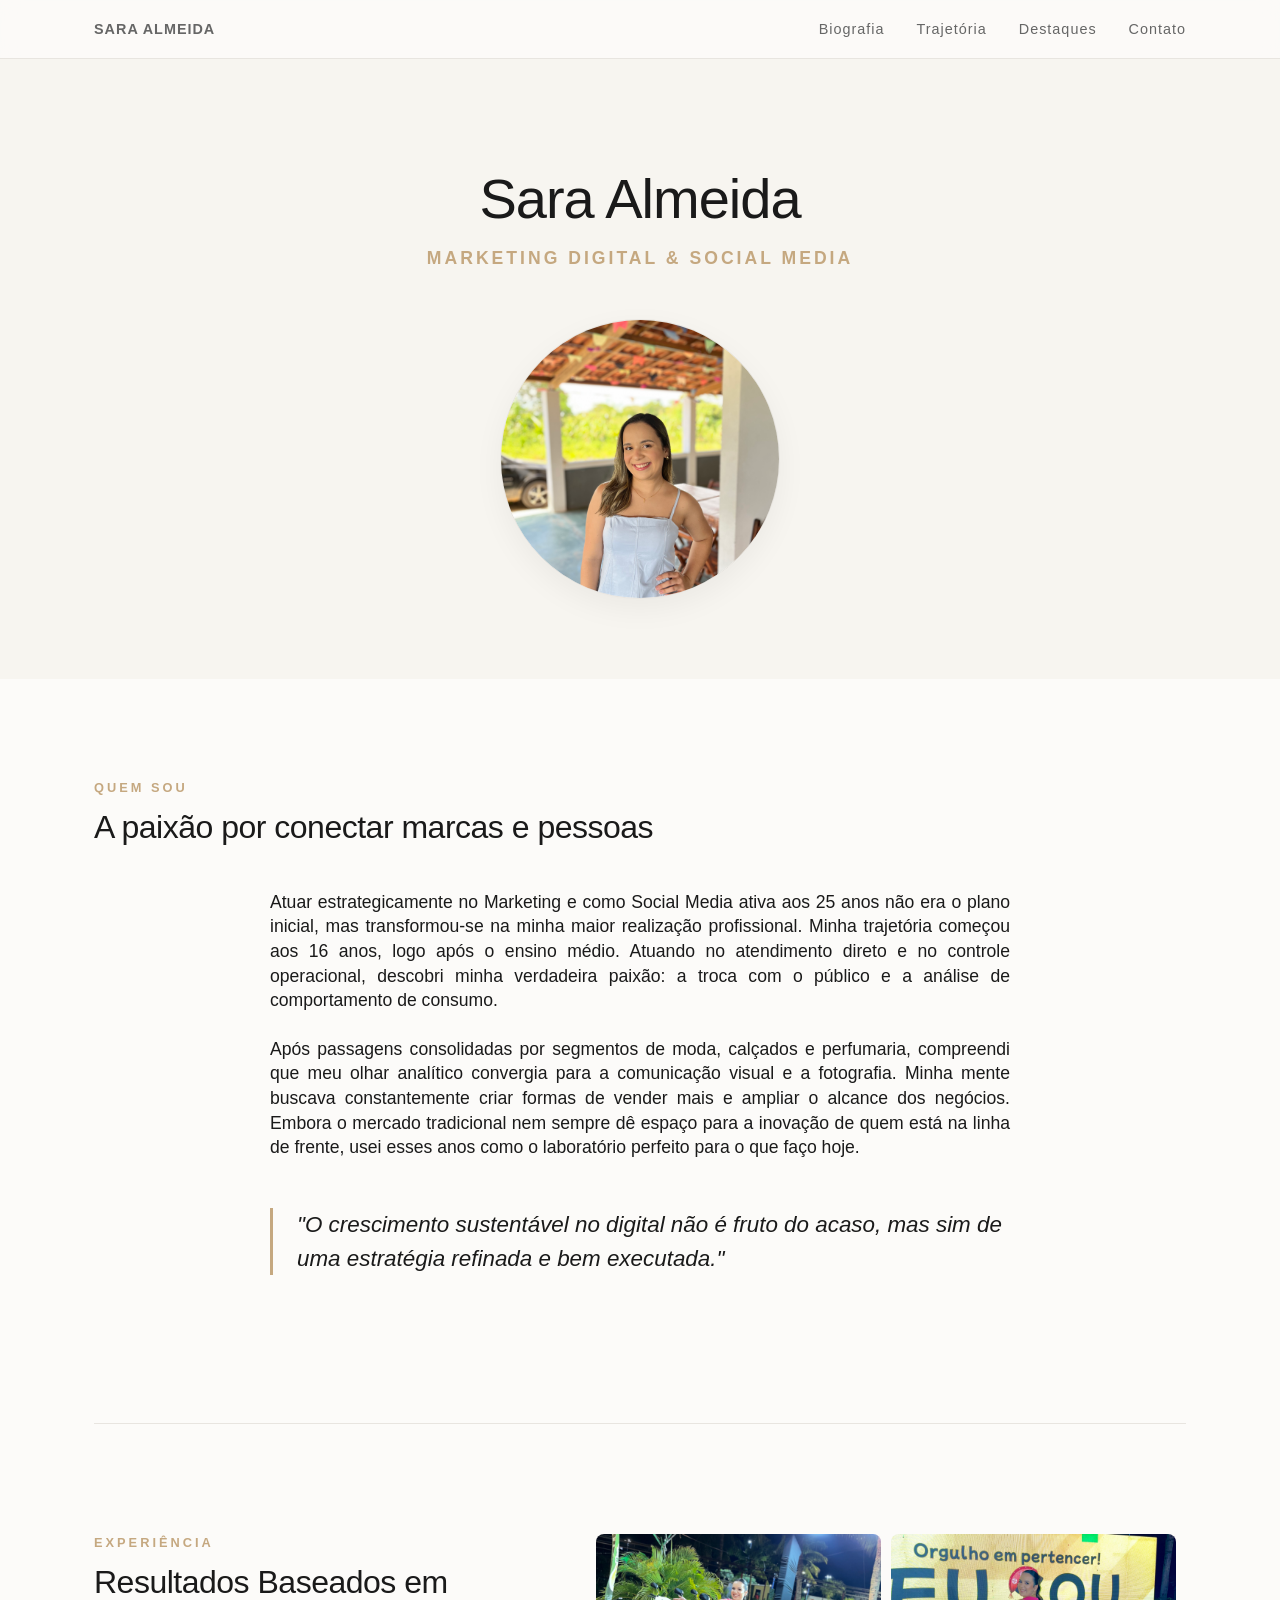
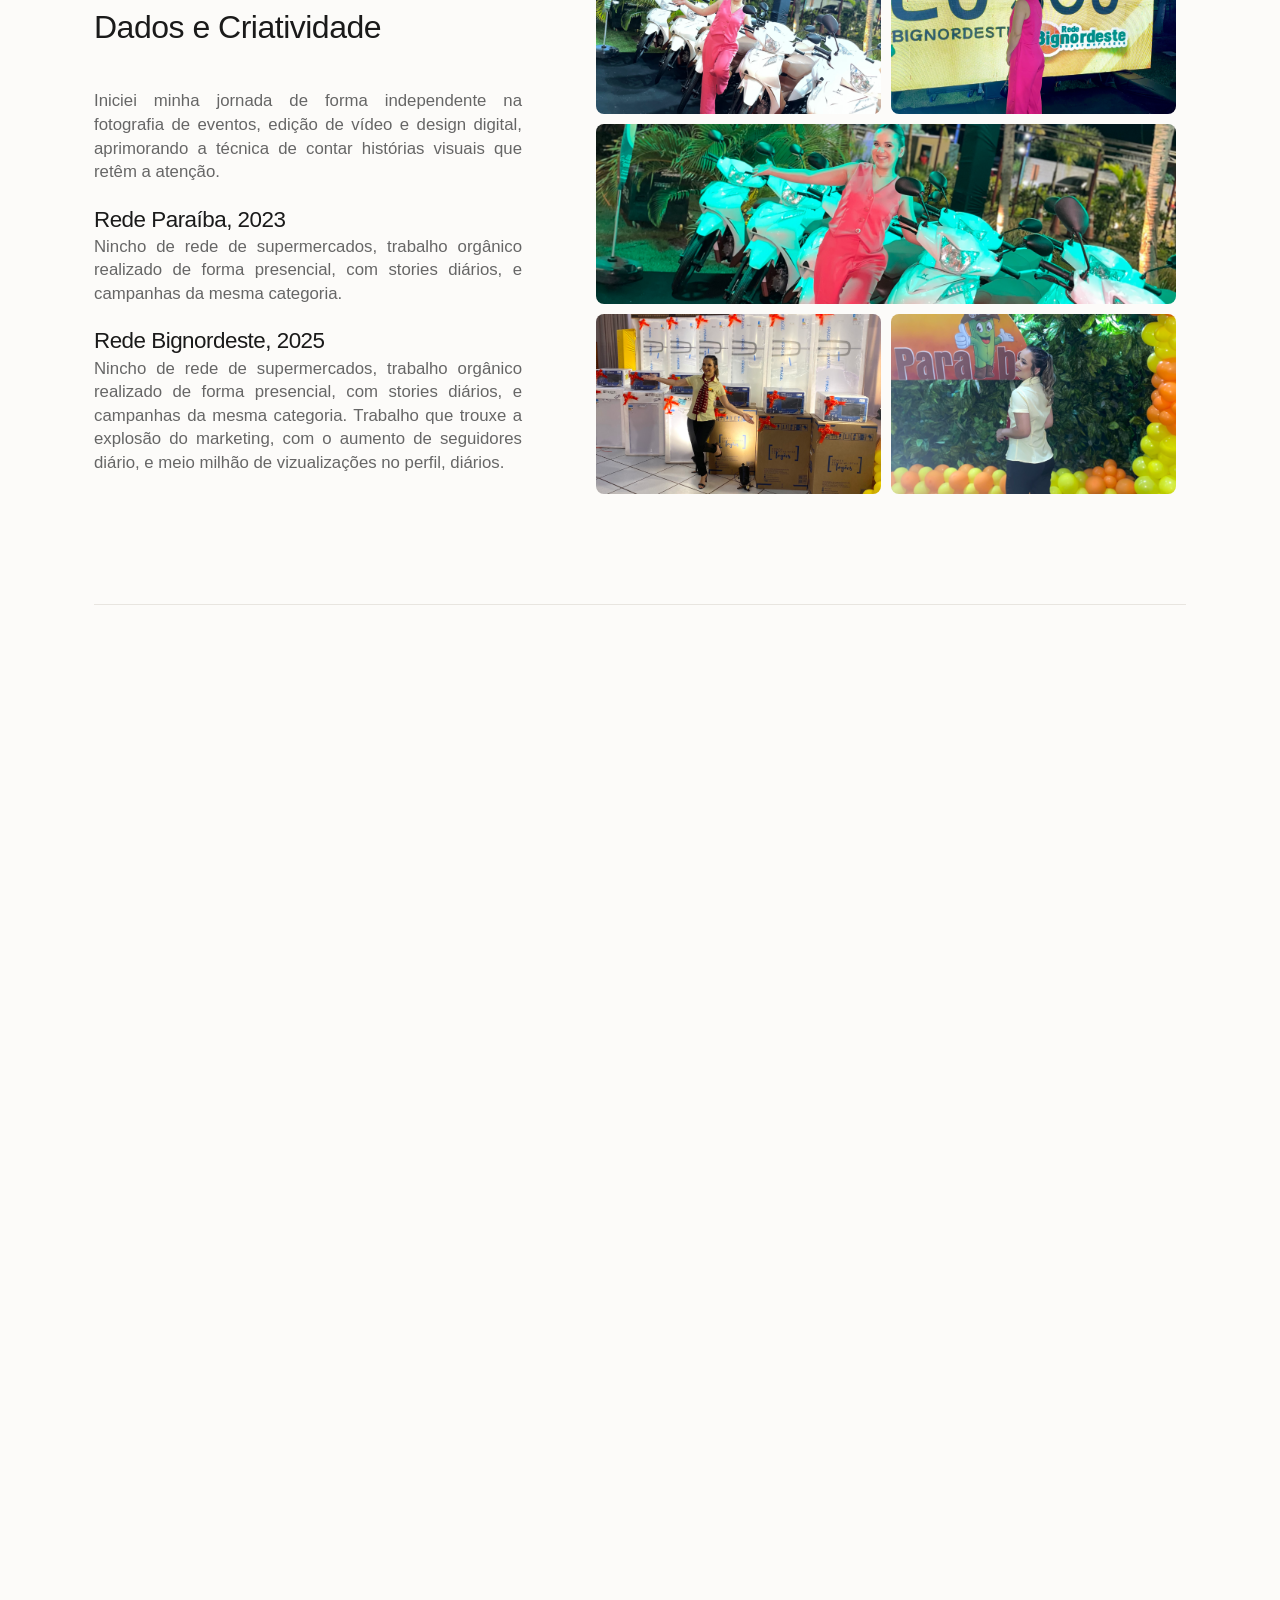
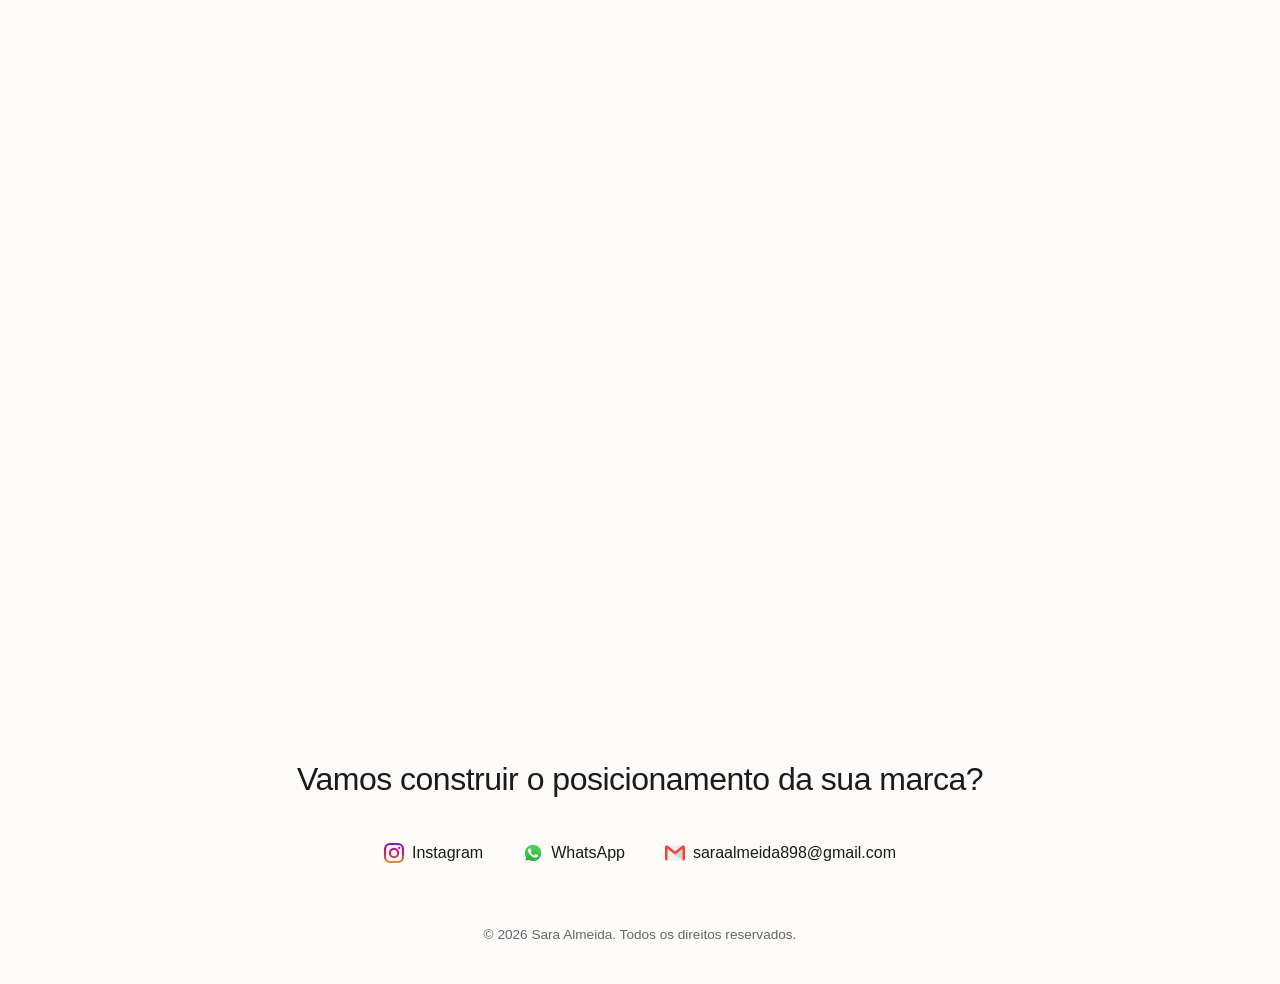
==== index.html @ d8319018 "Aletrando layout" ====
<!DOCTYPE html>
<html lang="pt-BR">
<head>
  <meta charset="UTF-8">
  <meta name="viewport" content="width=device-width, initial-scale=1.0">
  <link rel="stylesheet" href="style2.css">
  <title>Sara de Almeida | Social Media & Marketing Digital</title>
  <link rel="icon" type="image/png" href="imagens/perfil-pagina.png">
  <meta name="google-site-verification" content="_PY7ZLYfQWidTsiC3mEQbxwdr2duUW-QVaF2gKge7Z4" />
  <meta name="description" content="Marketing Digital! Aqui a sua empresa ganha destaque, reposicionamento no mercado e ganhos crescentes!">
</head>
<body>

  <!-- Navbar Minimalista -->
  <nav class="navbar">
    <div class="nav-container">
      <a href=""class="nav-logo">Sara Almeida</a>

    
      
      <ul>
        <li><a href="#biography">Biografia</a></li>
        <li><a href="#work">Trajetória</a></li>
        <li><a href="#portfolio">Destaques</a></li>
        <li><a href="#contact">Contato</a></li>
      </ul>
    </div>
  </nav>

  <!-- Cabeçalho Principal (Apresentação Intimista) -->
  <header class="hero-section">
    <div class="hero-text animate-fade">
      <h1>Sara Almeida</h1>
      <p class="hero-subtitle">Marketing Digital & Social Media</p>
    </div>
    <div class="hero-image-wrapper animate-fade">
      <img src="imagens/perfil2.jpg" alt="Foto de perfil de Sara Almeida" class="profile-pic">
    </div>
  </header>

  <main class="container">
    
    <!-- Seção Biografia -->
    <section class="biography-section" id="biography">
      <div class="section-title">
        <span>Quem Sou</span>
        <h2>A paixão por conectar marcas e pessoas</h2>
      </div>
      <div class="biography-content">
        <p>
          Atuar estrategicamente no Marketing e como Social Media ativa aos 25 anos não era o plano inicial, mas transformou-se na minha maior realização profissional. Minha trajetória começou aos 16 anos, logo após o ensino médio. Atuando no atendimento direto e no controle operacional, descobri minha verdadeira paixão: a troca com o público e a análise de comportamento de consumo.
        </p>
        <p>
          Após passagens consolidadas por segmentos de moda, calçados e perfumaria, compreendi que meu olhar analítico convergia para a comunicação visual e a fotografia. Minha mente buscava constantemente criar formas de vender mais e ampliar o alcance dos negócios. Embora o mercado tradicional nem sempre dê espaço para a inovação de quem está na linha de frente, usei esses anos como o laboratório perfeito para o que faço hoje.
        </p>
        <blockquote class="highlight-quote">
          "O crescimento sustentável no digital não é fruto do acaso, mas sim de uma estratégia refinada e bem executada."
        </blockquote>
      </div>
    </section>

    <!-- Seção Trajetória Profissional -->
    <section class="work-section" id="work">
      <div class="work-grid">
        <div class="work-text">
          <div class="section-title">
            <span>Experiência</span>
            <h2>Resultados Baseados em Dados e Criatividade</h2>
          </div>
          <p>
            Iniciei minha jornada de forma independente na fotografia de eventos, edição de vídeo e design digital, aprimorando a técnica de contar histórias visuais que retêm a atenção. 
          </p>
          <h4>Rede Paraíba, 2023</h4>
          <p> Nincho de rede de supermercados, trabalho orgânico realizado de forma presencial, com stories diários, e campanhas da mesma categoria.</p>
          <h4>Rede Bignordeste, 2025</h4>
          <p>
            Nincho de rede de supermercados, trabalho orgânico realizado de forma presencial, com stories diários, e campanhas da mesma categoria. Trabalho que trouxe a explosão do marketing, com o aumento de seguidores diário, e meio milhão de vizualizações no perfil, diários.
          </p>
        </div>
        <div class="work-images">
          <div class="img-box portrait">
            <img src="imagens/big-nordeste-1.jpg" alt="Retrato profissional" class="img-cover">
          </div>
          <div class="img-box portrait">
            <img src="imagens/big-nordeste-2.jpg" alt="Retrato profissional" class="img-cover">
          </div>
          <div class="img-box square">
            <img src="imagens/big-nordeste-3.jpg" alt="Sara Almeida trabalhando" class="img-cover">
          </div>
          <div class="img-box portrait">
            <img src="imagens/rede-paraiba-3.jpg" alt="Retrato profissional" class="img-cover">
          </div>
          <div class="img-box portrait">
            <img src="imagens/rede-paraiba-4.jpg" alt="Retrato profissional" class="img-cover">
          </div>
        </div>
      </div>
    </section>

    <!-- Seção Carrossel (Portfólio) -->
    <section class="portfolio-section" id="portfolio">
      <div class="section-title center">
        <span>Portfólio</span>
        <h2>Trabalhos em Destaque</h2>
      </div>
      
      <div class="carrousel-container">
        <div class="carrousel-track">
          <div class="slide-group">
            <img src="imagens-serviço/croche-1.PNG" alt="Projeto de Social Media 1">
            <img src="imagens-serviço/croche-2.PNG" alt="Projeto de Social Media 2">
          </div>
          <div class="slide-group">
            <img src="imagens-serviço/IMG_4953.PNG" alt="Identidade Visual 1" >
            <img src="imagens-serviço/IMG_4954.PNG" alt="Identidade Visual 2">
          </div>
          <div class="slide-group">
           <img src="imagens-serviço/IMG_4955.PNG" alt="Identidade Visual 1" >
            <img src="imagens-serviço/canna-2.PNG" alt="Identidade Visual 2">
          </div>
          <div class="slide-group">
            <img src="imagens-serviço/canna-3.1.PNG" alt="Identidade Visual 1">
            <img src="imagens-serviço/sara-1.PNG" alt="Identidade Visual 2">
          </div>
          <div class="slide-group">
            <img src="imagens-serviço/sara-2.PNG" alt="Identidade Visual 1">
            <img src="imagens-serviço/sara-4.PNG" alt="Identidade Visual 2">
          </div>
          <div class="slide-group">
            <img src="imagens-serviço/sara-5.PNG" alt="Identidade Visual 1" >
            <img src="imagens-serviço/sara-6.PNG" alt="Identidade Visual 2">
          </div>
          <div class="slide-group">
            <img src="imagens-serviço/sara-7.PNG" alt="Identidade Visual 1">
          </div>
          <div class="slide-group">
            <img src="imagens-serviço/IMG_4938.PNG" alt="Identidade Visual 1" >
            <img src="imagens-serviço/IMG_4939.PNG" alt="Identidade Visual 2">
          </div>
          <div class="slide-group">
            <img src="imagens-serviço/IMG_4940.PNG" alt="Identidade Visual 1" >
            <img src="imagens-serviço/IMG_4941.PNG" alt="Identidade Visual 2">
          </div>  
          <div class="slide-group">
            <img src="imagens-serviço/IMG_4942.PNG" alt="Identidade Visual 1" >
            <img src="imagens-serviço/IMG_4943.PNG" alt="Identidade Visual 2">
          </div>
          <div class="slide-group">
            <img src="imagens-serviço/IMG_4944.PNG" alt="Identidade Visual 1" >
            <img src="imagens-serviço/IMG_4945.PNG" alt="Identidade Visual 2">
          </div>
           <div class="slide-group">
            <img src="imagens-serviço/IMG_4946.PNG" alt="Identidade Visual 1" >
            <img src="imagens-serviço/IMG_4947.PNG" alt="Identidade Visual 2">
          </div>
           <div class="slide-group">
            <img src="imagens-serviço/IMG_4950.PNG" alt="Identidade Visual 2">
          </div>
          <div class="slide-group video-slide">
            <video src="imagens-serviço/video-1.mp4" controls></video>
          </div>
          <div class="slide-group video-slide">
            <video src="imagens-serviço/video-2.mp4" controls></video>
          </div>
          <div class="slide-group video-slide">
            <video src="imagens-serviço/IMG_4960.MP4" controls></video>
          </div>
          <div class="slide-group video-slide">
            <video src="imagens-serviço/IMG_4959.MP4" controls></video>
          </div>
          <div class="slide-group video-slide">
            <video src="imagens-serviço/IMG_4958.MP4" controls></video>
          </div>
          <div class="slide-group video-slide">
            <video src="imagens-serviço/IMG_4957.MP4" controls></video>
          </div>
          
         
        </div>
        <button class="btn-nav btn-left" aria-label="Slide anterior">&#10229;</button>
        <button class="btn-nav btn-right" aria-label="Próximo slide">&#10230;</button>
      </div>
    </section>

    <!-- Seção Gráfico e Estratégia -->
    <section class="strategy-section animated fade">
      <div class="strategy-intro">
        <div class="section-title center">
          <span>Metodologia</span>
          <h2>Visão Macroscópica do Digital</h2>
        </div>
        <p>
          Cada peça de design, linha de roteiro ou edição final segue uma metodologia triangular de crescimento orgânico focado em posicionamento premium.
        </p>
      </div>
      <div class="chart-wrapper">
        <canvas id="graficoProfissional" width="800" height="400"></canvas>
      </div>
    </section>

    <!-- Rodapé de Contato -->
    <footer class="contact-footer" id="contact">
      <h3>Vamos construir o posicionamento da sua marca?</h3>
      <div class="contact-links">
        <a href="https://www.instagram.com/saradealmeidaa/" target="_blank" rel="noopener">
          <img src="imagens/instagram.png" alt=""> Instagram
        </a>
        <a href="https://wa.me/558381590351" target="_blank" rel="noopener">
          <img src="imagens/whatsapp.png" alt=""> WhatsApp
        </a>
        <a href="mailto:saraalmeida878@gmail.com">
          <img src="imagens/gmail.png" alt=""> saraalmeida898@gmail.com
        </a>
      </div>
      <p class="copyright">&copy; 2026 Sara Almeida. Todos os direitos reservados.</p>
    </footer>

  </main>

  <script src="script2.js"></script>
</body>
</html>
---- style2.css ----
/* --- CONFIGURAÇÕES GERAIS --- */
:root {
  --bg-color: #fcfbf9;       /* Off-white perolado, traz aspecto editorial limpo */
  --text-main: #1a1a1a;      /* Grafite escuro para leitura confortável */
  --text-muted: #666666;     /* Cinza médio para subtítulos e apoios */
  --accent: #c5a880;         /* Dourado champanhe fosco para detalhes */
  --card-bg: #ffffff;        /* Branco puro para blocos destacados */
  --border-color: #e8e5e0;   /* Divisórias suaves */
  --font-serif: 'Playfair Display', Georgia, serif;
  --font-sans: 'Inter', -apple-system, BlinkMacSystemFont, Arial, sans-serif;
}

* {
  margin: 0;
  padding: 0;
  box-sizing: border-box;
}

html {
  scroll-behavior: smooth;
}

body {
  background-color: var(--bg-color);
  color: var(--text-main);
  font-family: var(--font-sans);
  line-height: 1.4;
  -webkit-font-smoothing: antialiased;
}

.container {
  max-width: 1140px;
  margin: 0 auto;
  padding: 0 24px;
}

/* --- NAVBAR EDITORIAL --- */
.navbar {
  position: fixed;
  top: 0;
  width: 100%;
  background-color: rgba(252, 251, 249, 0.9);
  backdrop-filter: blur(10px);
  -webkit-backdrop-filter: blur(10px);
  border-bottom: 1px solid var(--border-color);
  z-index: 1000;
  transition: all 0.3s ease;
}

.nav-container {
  max-width: 1140px;
  margin: 0 auto;
  padding: 18px 24px;
  display: flex;
  justify-content: space-between;
  align-items: center;
}

.nav-logo {
  font-family: var(--font-sans);
  font-weight: 700;
  font-size: 1.1rem;
  letter-spacing: 2px;
  text-transform: uppercase;
  color: var(--text-main);
  text-decoration: none;
}

.navbar ul {
  display: flex;
  list-style: none;
  gap: 32px;
}

.navbar a {
  font-size: 0.9rem;
  color: var(--text-muted);
  text-decoration: none;
  letter-spacing: 1px;
  transition: color 0.3s ease;
}

.navbar a:hover {
  color: var(--text-main);
}

/* --- HERO SECTION (APRESENTAÇÃO) --- */
.hero-section {
  padding: 160px 24px 80px 24px;
  display: flex;
  flex-direction: column;
  align-items: center;
  text-align: center;
  background-color: #f7f5f0;
}

.hero-text h1 {
  font-size: 3.5rem;
  font-weight: 400;
  letter-spacing: -1px;
  margin-bottom: 8px;
  color: var(--text-main);
}

.hero-subtitle {
  font-size: 1.1rem;
  color: var(--accent);
  text-transform: uppercase;
  letter-spacing: 3px;
  margin-bottom: 48px;
  font-weight: 600;
}

/* Ajuste preciso da imagem principal */
.hero-image-wrapper {
  width: 280px;
  height: 280px;
  border-radius: 50%;
  overflow: hidden;
  border: 1px solid var(--border-color);
  box-shadow: 0 10px 30px rgba(0, 0, 0, 0.05);
}

.profile-pic {
  width: 100%;
  height: 100%;
  object-fit: cover;
  
  object-position: center ; /* Foca o enquadramento no terço superior da foto */
}

/* --- TÍTULOS DE SEÇÃO PADRONIZADOS --- */
.section-title {
  margin-bottom: 40px;
}

.section-title.center {
  text-align: center;
}

.section-title span {
  font-size: 0.8rem;
  text-transform: uppercase;
  letter-spacing: 3px;
  color: var(--accent);
  display: block;
  margin-bottom: 8px;
  font-weight: 700;
}

.section-title h2 {
  font-size: 2rem;
  font-weight: 500;
  letter-spacing: -0.5px;
}

.work-text h4{
  font-size: 1.4rem;
  font-weight: 500;
  letter-spacing: -0.5px;

}

/* --- SEÇÃO BIOGRAFIA --- */
.biography-section {
  padding: 100px 0;
  border-bottom: 1px solid var(--border-color);
}

.biography-content {
  max-width: 740px;
  margin: 0 auto;
}

.biography-content p {
  font-size: 1.1rem;
  color: var(--text-main);
  margin-bottom: 24px;
  text-align: justify;
}

.highlight-quote {
  font-size: 1.4rem;
  font-style: italic;
  color: var(--text-main);
  border-left: 3px solid var(--accent);
  padding-left: 24px;
  margin: 48px 0;
  line-height: 1.5;
}

/* --- SEÇÃO TRAJETÓRIA (GRID) --- */
.work-section {
  padding: 100px 0;
  border-bottom: 1px solid var(--border-color);
}

.work-grid {
  display: grid;
  grid-template-columns: 1fr 1fr;
  gap: 64px;
  align-items: center;
}

.work-text p {
  font-size: 1.05rem;
  color: var(--text-muted);
  margin-bottom: 20px;
  text-align: justify;
}

.work-text strong {
  color: var(--text-main);
}

/* Container principal do mosaico */
.work-images {
  max-width: 100%;
  width: 600px;
  display: grid;
  /* Cria uma grade de 4 colunas com tamanhos iguais */
  grid-template-columns: repeat(2, 4fr);
  /* Define uma altura base para as linhas do grid */
  grid-auto-rows: 85px;
  /* Espaçamento entre as fotos */
  gap: 10px; 
  padding: 10px;
  
}

/* Configuração geral de cada caixa de imagem */
.img-box {
  position: relative;
  overflow: hidden;
  border-radius: 8px; /* Cantos levemente arredondados para um visual moderno */
}

/* Comportamento da imagem dentro da caixa (Efeito Cover) */
.img-cover {
  width: 100%;
  height: 100%;
  object-fit: cover; /* Faz a imagem preencher a caixa sem distorcer */
  object-position: center;
  transition: transform 0.3s ease; /* Transição suave para um efeito de zoom */
}

/* Efeito de zoom ao passar o mouse */
.img-box:hover .img-cover {
  transform: scale(1.05);
}

/* --- REGRAS DO MOSAICO (Como cada formato se comporta) --- */

/* Imagens verticais (portrait) vão ocupar 2 linhas de altura */
.img-box.portrait {
  grid-row: span 2;
}

/* Imagens quadradas (square) vão ocupar 2 colunas de largura */
.img-box.square {
  grid-column: span 2;
  grid-row: span 2; /* Se quiser que ela fique gigante, pode ocupar 2x2 */
}

/* --- PORTFÓLIO & CARROSSEL --- */
.portfolio-section {
  padding: 100px 0;
  border-bottom: 1px solid var(--border-color);
}

.carrousel-container {
  position: relative;
  max-width: 850px;
  margin: 0 auto;
  overflow: hidden;
  border-radius: 12px;
}

.carrousel-track {
  display: flex;
  transition: transform 0.6s cubic-bezier(0.25, 1, 0.5, 1);
}

.slide-group {
  min-width: 100%;
  display: flex;
  gap: 20px;
  justify-content: center;
  padding: 10px;
}

.slide-group img {
  width: calc(50% - 10px);
  height: 450px;
  object-fit: cover;
  border-radius: 6px;
  box-shadow: 0 4px 20px rgba(0,0,0,0.05);
}

.slide-group video {
  width: 100%;
  max-width: 600px;
  height: 450px;
  object-fit: cover;
  border-radius: 6px;
  background-color: #000;
}

.btn-nav {
  position: absolute;
  top: 50%;
  transform: translateY(-50%);
  background-color: rgba(255, 255, 255, 0.9);
  border: 1px solid var(--border-color);
  color: var(--text-main);
  width: 48px;
  height: 48px;
  border-radius: 50%;
  font-size: 1.2rem;
  cursor: pointer;
  display: flex;
  align-items: center;
  justify-content: center;
  transition: all 0.3s ease;
  box-shadow: 0 4px 12px rgba(0,0,0,0.05);
}

.btn-nav:hover {
  background-color: var(--text-main);
  color: #fff;
}

.btn-left { left: 16px; }
.btn-right { right: 16px; }

/* --- SEÇÃO GRÁFICO --- */
.strategy-section {
  padding: 100px 0;
  border-bottom: 1px solid var(--border-color);
}

.strategy-intro {
  max-width: 600px;
  margin: 0 auto 48px auto;
  text-align: center;
}

.strategy-intro p {
  color: var(--text-muted);
}

.chart-wrapper {
  background: var(--card-bg);
  border: 1px solid var(--border-color);
  border-radius: 16px;
  padding: 32px;
  box-shadow: 0 10px 40px rgba(0,0,0,0.02);
  display: flex;
  justify-content: center;
  align-items: center;
  width: 100%;
  overflow-x: auto; /* Garante que não quebre em telas menores */
}

#graficoProfissional {
  max-width: 100%;
  height: auto;
  display: block;
}

/* --- FOOTER DE CONTATO --- */
.contact-footer {
  padding: 100px 0 40px 0;
  text-align: center;
}

.contact-footer h3 {
  font-size: 2rem;
  font-weight: 400;
  margin-bottom: 40px;
  letter-spacing: -0.5px;
}

.contact-links {
  display: flex;
  justify-content: center;
  gap: 40px;
  margin-bottom: 60px;
}

.contact-links a {
  display: flex;
  align-items: center;
  gap: 8px;
  text-decoration: none;
  color: var(--text-main);
  font-weight: 500;
  font-size: 1rem;
  transition: transform 0.2s ease, color 0.2s ease;
}

.contact-links a:hover {
  transform: translateY(-2px);
  color: var(--accent);
}

.contact-links img {
  width: 20px;
  height: 20px;
  object-fit: contain;
}

.copyright {
  font-size: 0.85rem;
  color: var(--text-muted);
}

#itens{
  display: none;
  outline: none;
  accent-color: #ff5722;
}

/* --- ANIMAÇÃO DE ROLAGEM SUAVE --- */
section, .animate-fade {
  opacity: 0;
  transform: translateY(20px);
  transition: opacity 0.8s ease, transform 0.8s ease;
}

section.visible, .animate-fade.visible {
  opacity: 1;
  transform: translateY(0);
}

@media (max-width: 960px) {
  .hero-text h1 { font-size: 2.8rem; }
  .work-grid { grid-template-columns: 1fr; gap: 40px; }
  
  /* Garante que o container de imagens alinhe as duas fotos lado a lado em tablets */
  .work-images { 
    display: flex; 
    justify-content: center; 
    align-items: flex-end;
    gap: 16px;
  }
  .img-box.square { margin-top: 0; object-position: center 0%; }
}

@media (max-width: 640px) {
  .navbar ul { display: none; }
  .hero-text h1 { font-size: 2.2rem; }
  .contact-links { flex-direction: column; align-items: center; gap: 20px; }
  .slide-group { flex-direction: column; }
  .slide-group img { width: 70%; height: 420px; object-fit:cover; margin: 0 auto;  }
  #itens{display: flex; font-family: 'Inter', -apple-system, BlinkMacSystemFont, Arial, sans-serif;
    border-radius: 0%;
    outline: none;
    color: black;
    accent-color: #ff5722;
  }
  #itens ::selection {
  background-color: #ff5722; /* Cor do fundo da seleção */
  color: white;              /* Cor do texto selecionado */
  }
  .work-section {
    padding: 50px 0;
    /* Removido o 'align-items' e 'margin' desnecessários daqui */
  }

  /* ADICIONADO: Mantém as DUAS fotos visíveis no celular sem estourar a tela */
  .work-images {
    display: flex;
    flex-direction: row; /* Mantém lado a lado */
    justify-content: center;
    gap: 12px;
    width: 100%;
    padding: 0; /* Removido padding que empurrava para os lados */
  }

  /* CORRIGIDO: Agora as fotos usam porcentagem para se adaptarem a qualquer tela de celular */
  .img-box.square { 
    width: 48%;          /* Ocupa quase metade da tela disponível */
    max-width: 160px;    /* Não deixa a foto crescer demais em telas ligeiramente maiores */
    height: 240px;       /* Reduzido a altura para ficar proporcional à nova largura */
    object-position: center 0%;
  }

  .img-box.portrait { 
    width: 48%;          /* Ocupa a outra metade */
    max-width: 160px;
    height: 240px;       /* Mantém a mesma altura para simetria */
  }

  .work-text p {  
    width: 100%;         /* Melhor usar 100% já que o container já tem padding */
  }
  #graficoProfissional{width: 100%; height: 200px; object-fit: cover;}
  
  
}
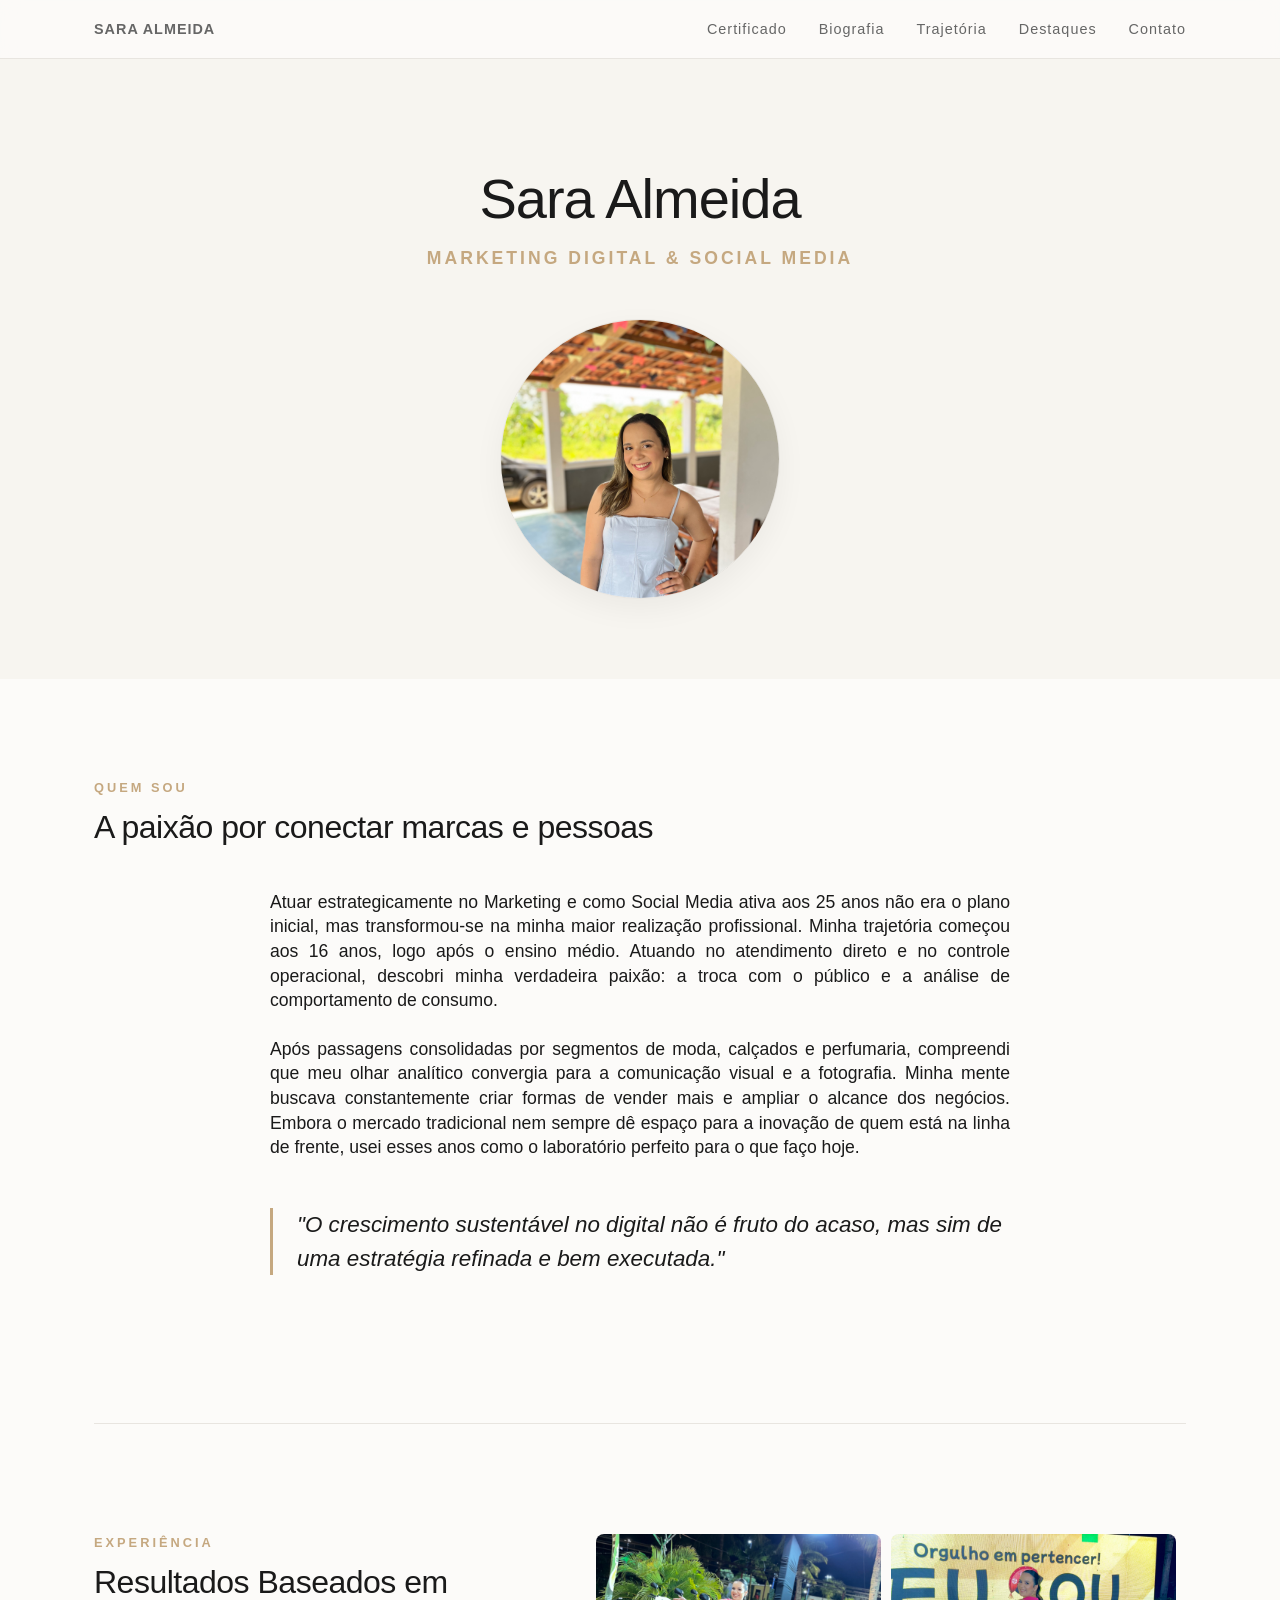
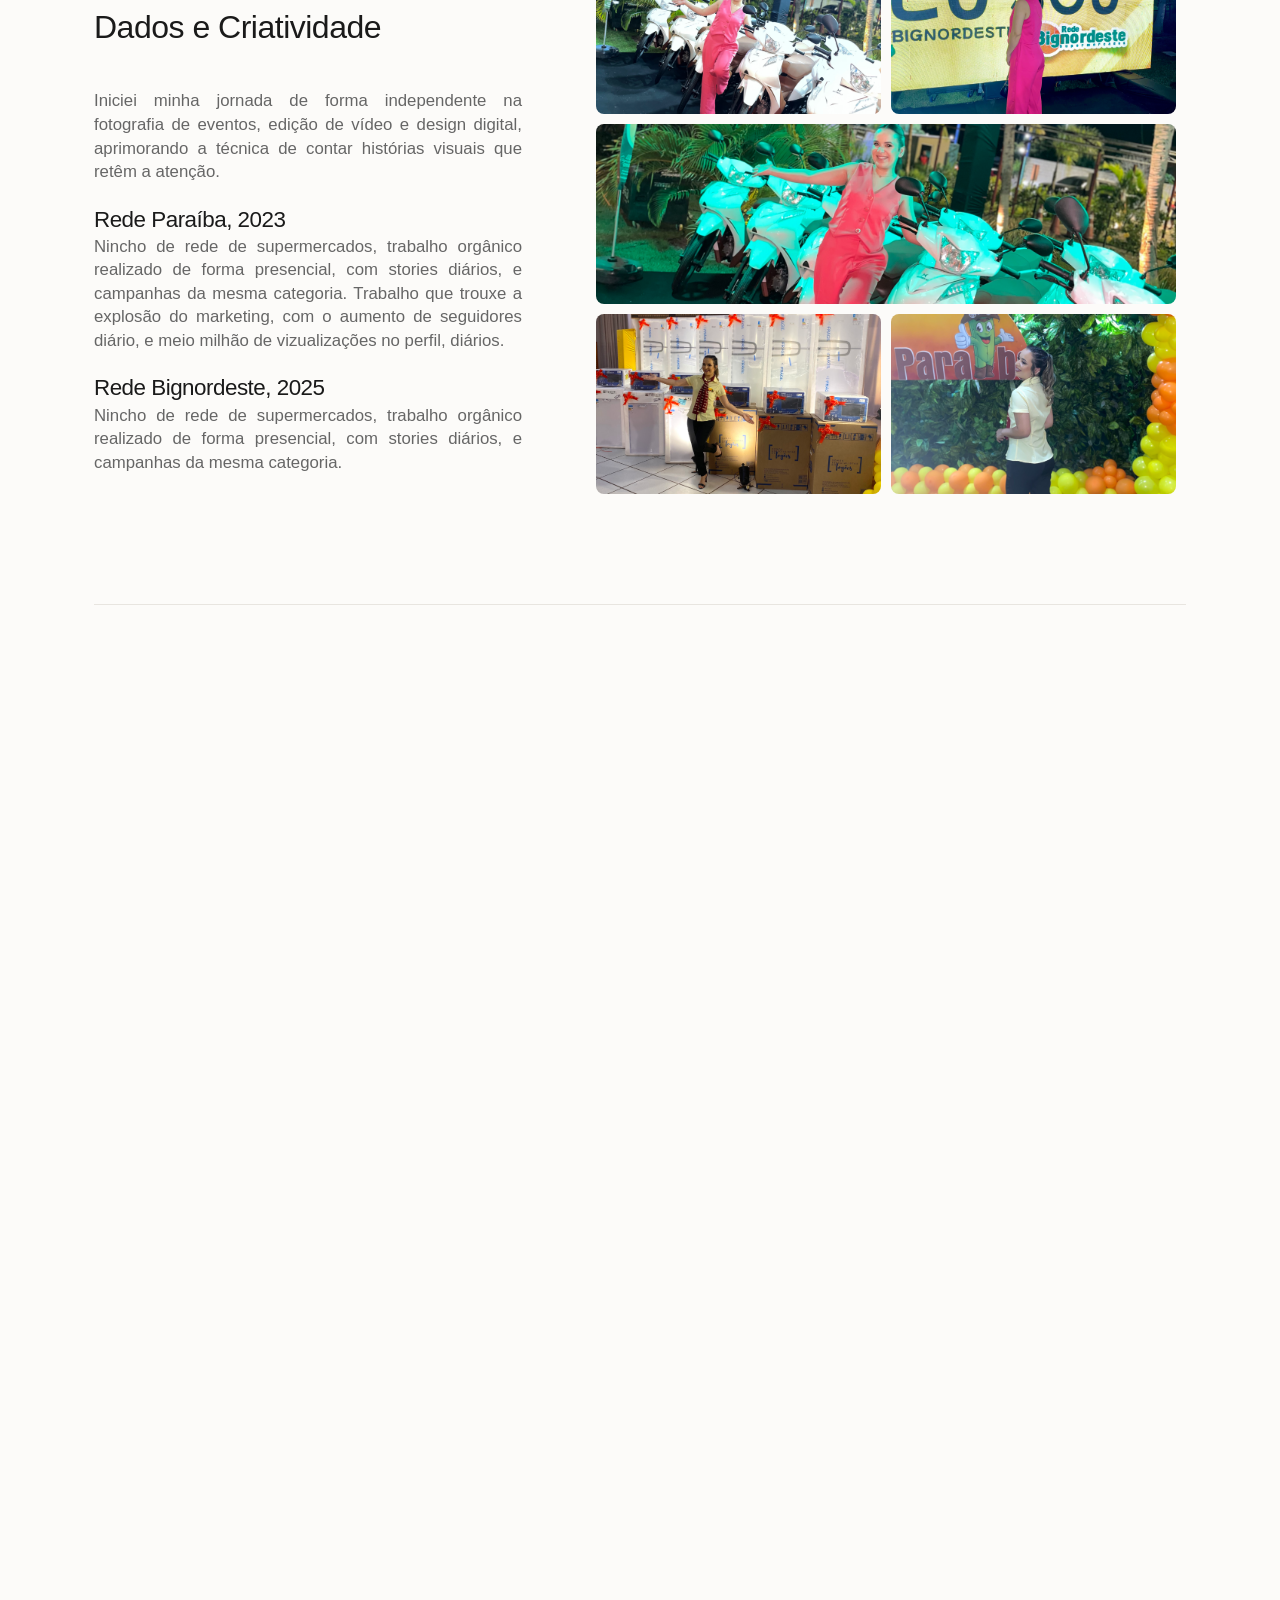
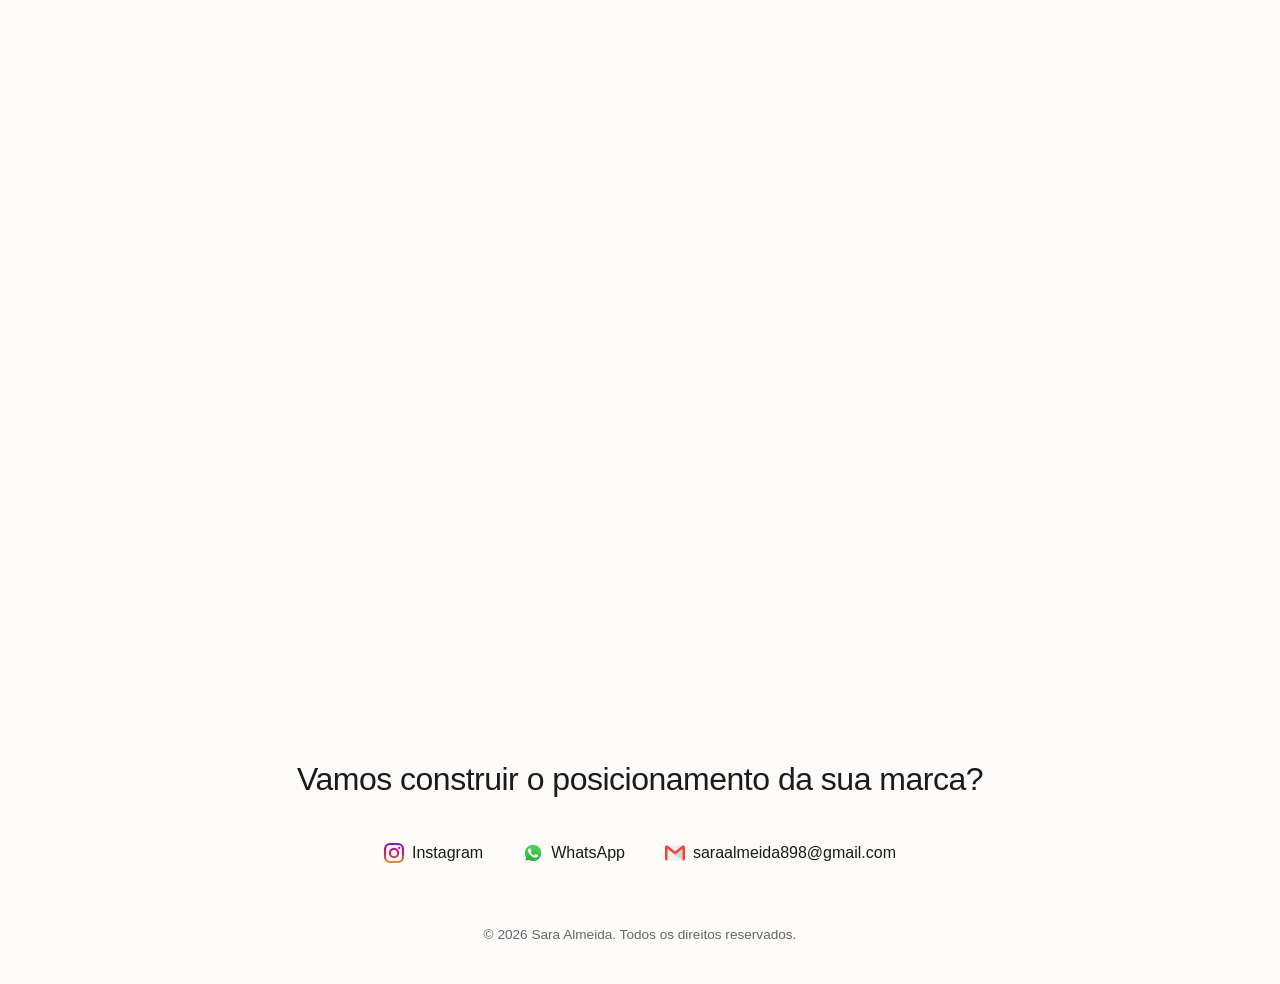
==== commit ef27fab7: "Ajuste paragrafo e adicionando campo de certificado" ====
--- a/index.html
+++ b/index.html
@@ -1,222 +1,351 @@
-<!DOCTYPE html>
+<!doctype html>
 <html lang="pt-BR">
-<head>
-  <meta charset="UTF-8">
-  <meta name="viewport" content="width=device-width, initial-scale=1.0">
-  <link rel="stylesheet" href="style2.css">
-  <title>Sara de Almeida | Social Media & Marketing Digital</title>
-  <link rel="icon" type="image/png" href="imagens/perfil-pagina.png">
-  <meta name="google-site-verification" content="_PY7ZLYfQWidTsiC3mEQbxwdr2duUW-QVaF2gKge7Z4" />
-  <meta name="description" content="Marketing Digital! Aqui a sua empresa ganha destaque, reposicionamento no mercado e ganhos crescentes!">
-</head>
-<body>
-
-  <!-- Navbar Minimalista -->
-  <nav class="navbar">
-    <div class="nav-container">
-      <a href=""class="nav-logo">Sara Almeida</a>
-
-    
-      
-      <ul>
-        <li><a href="#biography">Biografia</a></li>
-        <li><a href="#work">Trajetória</a></li>
-        <li><a href="#portfolio">Destaques</a></li>
-        <li><a href="#contact">Contato</a></li>
-      </ul>
-    </div>
-  </nav>
-
-  <!-- Cabeçalho Principal (Apresentação Intimista) -->
-  <header class="hero-section">
-    <div class="hero-text animate-fade">
-      <h1>Sara Almeida</h1>
-      <p class="hero-subtitle">Marketing Digital & Social Media</p>
-    </div>
-    <div class="hero-image-wrapper animate-fade">
-      <img src="imagens/perfil2.jpg" alt="Foto de perfil de Sara Almeida" class="profile-pic">
-    </div>
-  </header>
-
-  <main class="container">
-    
-    <!-- Seção Biografia -->
-    <section class="biography-section" id="biography">
-      <div class="section-title">
-        <span>Quem Sou</span>
-        <h2>A paixão por conectar marcas e pessoas</h2>
+  <head>
+    <meta charset="UTF-8" />
+    <meta name="viewport" content="width=device-width, initial-scale=1.0" />
+    <link rel="stylesheet" href="style2.css" />
+    <title>Sara de Almeida | Social Media & Marketing Digital</title>
+    <link rel="icon" type="image/png" href="imagens/perfil-pagina.png" />
+    <meta
+      name="google-site-verification"
+      content="_PY7ZLYfQWidTsiC3mEQbxwdr2duUW-QVaF2gKge7Z4"
+    />
+    <meta
+      name="description"
+      content="Marketing Digital! Aqui a sua empresa ganha destaque, reposicionamento no mercado e ganhos crescentes!"
+    />
+  </head>
+  <body>
+    <!-- Navbar Minimalista -->
+    <nav class="navbar">
+      <div class="nav-container">
+        <a href="" class="nav-logo">Sara Almeida</a>
+        <select name="navegacao" id="idnavegacao" onchange="navegar(this)">
+          <option value="">Selecione uma opção...</option>
+          <!-- Removemos o "href" que não existe aqui, deixamos apenas o value -->
+          <option value="./CERTIFICADO - Sara de Almeida Oliveira.pdf">
+            Certificado
+          </option>
+          <option value="#biography">Biografia</option>
+          <option value="#work">Trajetória</option>
+          <option value="#portfolio">Destaques</option>
+          <option value="#contact">Contato</option>
+        </select>
+
+        <ul>
+          <li>
+            <a
+              href="./CERTIFICADO - Sara de Almeida Oliveira.pdf"
+              target="_blank"
+              >Certificado</a
+            >
+          </li>
+          <li><a href="#biography">Biografia</a></li>
+          <li><a href="#work">Trajetória</a></li>
+          <li><a href="#portfolio">Destaques</a></li>
+          <li><a href="#contact">Contato</a></li>
+        </ul>
       </div>
-      <div class="biography-content">
-        <p>
-          Atuar estrategicamente no Marketing e como Social Media ativa aos 25 anos não era o plano inicial, mas transformou-se na minha maior realização profissional. Minha trajetória começou aos 16 anos, logo após o ensino médio. Atuando no atendimento direto e no controle operacional, descobri minha verdadeira paixão: a troca com o público e a análise de comportamento de consumo.
-        </p>
-        <p>
-          Após passagens consolidadas por segmentos de moda, calçados e perfumaria, compreendi que meu olhar analítico convergia para a comunicação visual e a fotografia. Minha mente buscava constantemente criar formas de vender mais e ampliar o alcance dos negócios. Embora o mercado tradicional nem sempre dê espaço para a inovação de quem está na linha de frente, usei esses anos como o laboratório perfeito para o que faço hoje.
-        </p>
-        <blockquote class="highlight-quote">
-          "O crescimento sustentável no digital não é fruto do acaso, mas sim de uma estratégia refinada e bem executada."
-        </blockquote>
+    </nav>
+
+    <!-- Cabeçalho Principal (Apresentação Intimista) -->
+    <header class="hero-section">
+      <div class="hero-text animate-fade">
+        <h1>Sara Almeida</h1>
+        <p class="hero-subtitle">Marketing Digital & Social Media</p>
       </div>
-    </section>
-
-    <!-- Seção Trajetória Profissional -->
-    <section class="work-section" id="work">
-      <div class="work-grid">
-        <div class="work-text">
-          <div class="section-title">
-            <span>Experiência</span>
-            <h2>Resultados Baseados em Dados e Criatividade</h2>
+      <div class="hero-image-wrapper animate-fade">
+        <img
+          src="imagens/perfil2.jpg"
+          alt="Foto de perfil de Sara Almeida"
+          class="profile-pic"
+        />
+      </div>
+    </header>
+
+    <main class="container">
+      <!-- Seção Biografia -->
+      <section class="biography-section" id="biography">
+        <div class="section-title">
+          <span>Quem Sou</span>
+          <h2>A paixão por conectar marcas e pessoas</h2>
+        </div>
+        <div class="biography-content">
+          <p>
+            Atuar estrategicamente no Marketing e como Social Media ativa aos 25
+            anos não era o plano inicial, mas transformou-se na minha maior
+            realização profissional. Minha trajetória começou aos 16 anos, logo
+            após o ensino médio. Atuando no atendimento direto e no controle
+            operacional, descobri minha verdadeira paixão: a troca com o público
+            e a análise de comportamento de consumo.
+          </p>
+          <p>
+            Após passagens consolidadas por segmentos de moda, calçados e
+            perfumaria, compreendi que meu olhar analítico convergia para a
+            comunicação visual e a fotografia. Minha mente buscava
+            constantemente criar formas de vender mais e ampliar o alcance dos
+            negócios. Embora o mercado tradicional nem sempre dê espaço para a
+            inovação de quem está na linha de frente, usei esses anos como o
+            laboratório perfeito para o que faço hoje.
+          </p>
+          <blockquote class="highlight-quote">
+            "O crescimento sustentável no digital não é fruto do acaso, mas sim
+            de uma estratégia refinada e bem executada."
+          </blockquote>
+        </div>
+      </section>
+
+      <!-- Seção Trajetória Profissional -->
+      <section class="work-section" id="work">
+        <div class="work-grid">
+          <div class="work-text">
+            <div class="section-title">
+              <span>Experiência</span>
+              <h2>Resultados Baseados em Dados e Criatividade</h2>
+            </div>
+            <p>
+              Iniciei minha jornada de forma independente na fotografia de
+              eventos, edição de vídeo e design digital, aprimorando a técnica
+              de contar histórias visuais que retêm a atenção.
+            </p>
+            <h4>Rede Paraíba, 2023</h4>
+            <p>
+              Nincho de rede de supermercados, trabalho orgânico realizado de
+              forma presencial, com stories diários, e campanhas da mesma
+              categoria. Trabalho que trouxe a explosão do marketing, com o
+              aumento de seguidores diário, e meio milhão de vizualizações no
+              perfil, diários.
+            </p>
+            <h4>Rede Bignordeste, 2025</h4>
+            <p>
+              Nincho de rede de supermercados, trabalho orgânico realizado de
+              forma presencial, com stories diários, e campanhas da mesma
+              categoria.
+            </p>
+          </div>
+          <div class="work-images">
+            <div class="img-box portrait">
+              <img
+                src="imagens/big-nordeste-1.jpg"
+                alt="Retrato profissional"
+                class="img-cover"
+              />
+            </div>
+            <div class="img-box portrait">
+              <img
+                src="imagens/big-nordeste-2.jpg"
+                alt="Retrato profissional"
+                class="img-cover"
+              />
+            </div>
+            <div class="img-box square">
+              <img
+                src="imagens/big-nordeste-3.jpg"
+                alt="Sara Almeida trabalhando"
+                class="img-cover"
+              />
+            </div>
+            <div class="img-box portrait">
+              <img
+                src="imagens/rede-paraiba-3.jpg"
+                alt="Retrato profissional"
+                class="img-cover"
+              />
+            </div>
+            <div class="img-box portrait">
+              <img
+                src="imagens/rede-paraiba-4.jpg"
+                alt="Retrato profissional"
+                class="img-cover"
+              />
+            </div>
+          </div>
+        </div>
+      </section>
+
+      <!-- Seção Carrossel (Portfólio) -->
+      <section class="portfolio-section" id="portfolio">
+        <div class="section-title center">
+          <span>Portfólio</span>
+          <h2>Trabalhos em Destaque</h2>
+        </div>
+
+        <div class="carrousel-container">
+          <div class="carrousel-track">
+            <div class="slide-group">
+              <img
+                src="imagens-serviço/croche-1.PNG"
+                alt="Projeto de Social Media 1"
+              />
+              <img
+                src="imagens-serviço/croche-2.PNG"
+                alt="Projeto de Social Media 2"
+              />
+            </div>
+            <div class="slide-group">
+              <img
+                src="imagens-serviço/IMG_4953.PNG"
+                alt="Identidade Visual 1"
+              />
+              <img
+                src="imagens-serviço/IMG_4954.PNG"
+                alt="Identidade Visual 2"
+              />
+            </div>
+            <div class="slide-group">
+              <img
+                src="imagens-serviço/IMG_4955.PNG"
+                alt="Identidade Visual 1"
+              />
+              <img
+                src="imagens-serviço/canna-2.PNG"
+                alt="Identidade Visual 2"
+              />
+            </div>
+            <div class="slide-group">
+              <img
+                src="imagens-serviço/canna-3.1.PNG"
+                alt="Identidade Visual 1"
+              />
+              <img src="imagens-serviço/sara-1.PNG" alt="Identidade Visual 2" />
+            </div>
+            <div class="slide-group">
+              <img src="imagens-serviço/sara-2.PNG" alt="Identidade Visual 1" />
+              <img src="imagens-serviço/sara-4.PNG" alt="Identidade Visual 2" />
+            </div>
+            <div class="slide-group">
+              <img src="imagens-serviço/sara-5.PNG" alt="Identidade Visual 1" />
+              <img src="imagens-serviço/sara-6.PNG" alt="Identidade Visual 2" />
+            </div>
+            <div class="slide-group">
+              <img src="imagens-serviço/sara-7.PNG" alt="Identidade Visual 1" />
+            </div>
+            <div class="slide-group">
+              <img
+                src="imagens-serviço/IMG_4938.PNG"
+                alt="Identidade Visual 1"
+              />
+              <img
+                src="imagens-serviço/IMG_4939.PNG"
+                alt="Identidade Visual 2"
+              />
+            </div>
+            <div class="slide-group">
+              <img
+                src="imagens-serviço/IMG_4940.PNG"
+                alt="Identidade Visual 1"
+              />
+              <img
+                src="imagens-serviço/IMG_4941.PNG"
+                alt="Identidade Visual 2"
+              />
+            </div>
+            <div class="slide-group">
+              <img
+                src="imagens-serviço/IMG_4942.PNG"
+                alt="Identidade Visual 1"
+              />
+              <img
+                src="imagens-serviço/IMG_4943.PNG"
+                alt="Identidade Visual 2"
+              />
+            </div>
+            <div class="slide-group">
+              <img
+                src="imagens-serviço/IMG_4944.PNG"
+                alt="Identidade Visual 1"
+              />
+              <img
+                src="imagens-serviço/IMG_4945.PNG"
+                alt="Identidade Visual 2"
+              />
+            </div>
+            <div class="slide-group">
+              <img
+                src="imagens-serviço/IMG_4946.PNG"
+                alt="Identidade Visual 1"
+              />
+              <img
+                src="imagens-serviço/IMG_4947.PNG"
+                alt="Identidade Visual 2"
+              />
+            </div>
+            <div class="slide-group">
+              <img
+                src="imagens-serviço/IMG_4950.PNG"
+                alt="Identidade Visual 2"
+              />
+            </div>
+            <div class="slide-group video-slide">
+              <video src="imagens-serviço/video-1.mp4" controls></video>
+            </div>
+            <div class="slide-group video-slide">
+              <video src="imagens-serviço/video-2.mp4" controls></video>
+            </div>
+            <div class="slide-group video-slide">
+              <video src="imagens-serviço/IMG_4960.MP4" controls></video>
+            </div>
+            <div class="slide-group video-slide">
+              <video src="imagens-serviço/IMG_4959.MP4" controls></video>
+            </div>
+            <div class="slide-group video-slide">
+              <video src="imagens-serviço/IMG_4958.MP4" controls></video>
+            </div>
+            <div class="slide-group video-slide">
+              <video src="imagens-serviço/IMG_4957.MP4" controls></video>
+            </div>
+          </div>
+          <button class="btn-nav btn-left" aria-label="Slide anterior">
+            &#10229;
+          </button>
+          <button class="btn-nav btn-right" aria-label="Próximo slide">
+            &#10230;
+          </button>
+        </div>
+      </section>
+
+      <!-- Seção Gráfico e Estratégia -->
+      <section class="strategy-section animated fade">
+        <div class="strategy-intro">
+          <div class="section-title center">
+            <span>Metodologia</span>
+            <h2>Visão Macroscópica do Digital</h2>
           </div>
           <p>
-            Iniciei minha jornada de forma independente na fotografia de eventos, edição de vídeo e design digital, aprimorando a técnica de contar histórias visuais que retêm a atenção. 
+            Cada peça de design, linha de roteiro ou edição final segue uma
+            metodologia triangular de crescimento orgânico focado em
+            posicionamento premium.
           </p>
-          <h4>Rede Paraíba, 2023</h4>
-          <p> Nincho de rede de supermercados, trabalho orgânico realizado de forma presencial, com stories diários, e campanhas da mesma categoria.</p>
-          <h4>Rede Bignordeste, 2025</h4>
-          <p>
-            Nincho de rede de supermercados, trabalho orgânico realizado de forma presencial, com stories diários, e campanhas da mesma categoria. Trabalho que trouxe a explosão do marketing, com o aumento de seguidores diário, e meio milhão de vizualizações no perfil, diários.
-          </p>
-        </div>
-        <div class="work-images">
-          <div class="img-box portrait">
-            <img src="imagens/big-nordeste-1.jpg" alt="Retrato profissional" class="img-cover">
-          </div>
-          <div class="img-box portrait">
-            <img src="imagens/big-nordeste-2.jpg" alt="Retrato profissional" class="img-cover">
-          </div>
-          <div class="img-box square">
-            <img src="imagens/big-nordeste-3.jpg" alt="Sara Almeida trabalhando" class="img-cover">
-          </div>
-          <div class="img-box portrait">
-            <img src="imagens/rede-paraiba-3.jpg" alt="Retrato profissional" class="img-cover">
-          </div>
-          <div class="img-box portrait">
-            <img src="imagens/rede-paraiba-4.jpg" alt="Retrato profissional" class="img-cover">
-          </div>
-        </div>
-      </div>
-    </section>
-
-    <!-- Seção Carrossel (Portfólio) -->
-    <section class="portfolio-section" id="portfolio">
-      <div class="section-title center">
-        <span>Portfólio</span>
-        <h2>Trabalhos em Destaque</h2>
-      </div>
-      
-      <div class="carrousel-container">
-        <div class="carrousel-track">
-          <div class="slide-group">
-            <img src="imagens-serviço/croche-1.PNG" alt="Projeto de Social Media 1">
-            <img src="imagens-serviço/croche-2.PNG" alt="Projeto de Social Media 2">
-          </div>
-          <div class="slide-group">
-            <img src="imagens-serviço/IMG_4953.PNG" alt="Identidade Visual 1" >
-            <img src="imagens-serviço/IMG_4954.PNG" alt="Identidade Visual 2">
-          </div>
-          <div class="slide-group">
-           <img src="imagens-serviço/IMG_4955.PNG" alt="Identidade Visual 1" >
-            <img src="imagens-serviço/canna-2.PNG" alt="Identidade Visual 2">
-          </div>
-          <div class="slide-group">
-            <img src="imagens-serviço/canna-3.1.PNG" alt="Identidade Visual 1">
-            <img src="imagens-serviço/sara-1.PNG" alt="Identidade Visual 2">
-          </div>
-          <div class="slide-group">
-            <img src="imagens-serviço/sara-2.PNG" alt="Identidade Visual 1">
-            <img src="imagens-serviço/sara-4.PNG" alt="Identidade Visual 2">
-          </div>
-          <div class="slide-group">
-            <img src="imagens-serviço/sara-5.PNG" alt="Identidade Visual 1" >
-            <img src="imagens-serviço/sara-6.PNG" alt="Identidade Visual 2">
-          </div>
-          <div class="slide-group">
-            <img src="imagens-serviço/sara-7.PNG" alt="Identidade Visual 1">
-          </div>
-          <div class="slide-group">
-            <img src="imagens-serviço/IMG_4938.PNG" alt="Identidade Visual 1" >
-            <img src="imagens-serviço/IMG_4939.PNG" alt="Identidade Visual 2">
-          </div>
-          <div class="slide-group">
-            <img src="imagens-serviço/IMG_4940.PNG" alt="Identidade Visual 1" >
-            <img src="imagens-serviço/IMG_4941.PNG" alt="Identidade Visual 2">
-          </div>  
-          <div class="slide-group">
-            <img src="imagens-serviço/IMG_4942.PNG" alt="Identidade Visual 1" >
-            <img src="imagens-serviço/IMG_4943.PNG" alt="Identidade Visual 2">
-          </div>
-          <div class="slide-group">
-            <img src="imagens-serviço/IMG_4944.PNG" alt="Identidade Visual 1" >
-            <img src="imagens-serviço/IMG_4945.PNG" alt="Identidade Visual 2">
-          </div>
-           <div class="slide-group">
-            <img src="imagens-serviço/IMG_4946.PNG" alt="Identidade Visual 1" >
-            <img src="imagens-serviço/IMG_4947.PNG" alt="Identidade Visual 2">
-          </div>
-           <div class="slide-group">
-            <img src="imagens-serviço/IMG_4950.PNG" alt="Identidade Visual 2">
-          </div>
-          <div class="slide-group video-slide">
-            <video src="imagens-serviço/video-1.mp4" controls></video>
-          </div>
-          <div class="slide-group video-slide">
-            <video src="imagens-serviço/video-2.mp4" controls></video>
-          </div>
-          <div class="slide-group video-slide">
-            <video src="imagens-serviço/IMG_4960.MP4" controls></video>
-          </div>
-          <div class="slide-group video-slide">
-            <video src="imagens-serviço/IMG_4959.MP4" controls></video>
-          </div>
-          <div class="slide-group video-slide">
-            <video src="imagens-serviço/IMG_4958.MP4" controls></video>
-          </div>
-          <div class="slide-group video-slide">
-            <video src="imagens-serviço/IMG_4957.MP4" controls></video>
-          </div>
-          
-         
-        </div>
-        <button class="btn-nav btn-left" aria-label="Slide anterior">&#10229;</button>
-        <button class="btn-nav btn-right" aria-label="Próximo slide">&#10230;</button>
-      </div>
-    </section>
-
-    <!-- Seção Gráfico e Estratégia -->
-    <section class="strategy-section animated fade">
-      <div class="strategy-intro">
-        <div class="section-title center">
-          <span>Metodologia</span>
-          <h2>Visão Macroscópica do Digital</h2>
-        </div>
-        <p>
-          Cada peça de design, linha de roteiro ou edição final segue uma metodologia triangular de crescimento orgânico focado em posicionamento premium.
+        </div>
+        <div class="chart-wrapper">
+          <canvas id="graficoProfissional" width="800" height="400"></canvas>
+        </div>
+      </section>
+
+      <!-- Rodapé de Contato -->
+      <footer class="contact-footer" id="contact">
+        <h3>Vamos construir o posicionamento da sua marca?</h3>
+        <div class="contact-links">
+          <a
+            href="https://www.instagram.com/saradealmeidaa/"
+            target="_blank"
+            rel="noopener"
+          >
+            <img src="imagens/instagram.png" alt="" /> Instagram
+          </a>
+          <a href="https://wa.me/558381590351" target="_blank" rel="noopener">
+            <img src="imagens/whatsapp.png" alt="" /> WhatsApp
+          </a>
+          <a href="mailto:saraalmeida878@gmail.com">
+            <img src="imagens/gmail.png" alt="" /> saraalmeida898@gmail.com
+          </a>
+        </div>
+        <p class="copyright">
+          &copy; 2026 Sara Almeida. Todos os direitos reservados.
         </p>
-      </div>
-      <div class="chart-wrapper">
-        <canvas id="graficoProfissional" width="800" height="400"></canvas>
-      </div>
-    </section>
-
-    <!-- Rodapé de Contato -->
-    <footer class="contact-footer" id="contact">
-      <h3>Vamos construir o posicionamento da sua marca?</h3>
-      <div class="contact-links">
-        <a href="https://www.instagram.com/saradealmeidaa/" target="_blank" rel="noopener">
-          <img src="imagens/instagram.png" alt=""> Instagram
-        </a>
-        <a href="https://wa.me/558381590351" target="_blank" rel="noopener">
-          <img src="imagens/whatsapp.png" alt=""> WhatsApp
-        </a>
-        <a href="mailto:saraalmeida878@gmail.com">
-          <img src="imagens/gmail.png" alt=""> saraalmeida898@gmail.com
-        </a>
-      </div>
-      <p class="copyright">&copy; 2026 Sara Almeida. Todos os direitos reservados.</p>
-    </footer>
-
-  </main>
-
-  <script src="script2.js"></script>
-</body>
-</html>+      </footer>
+    </main>
+
+    <script src="script2.js"></script>
+  </body>
+</html>
--- a/style2.css
+++ b/style2.css
@@ -433,6 +433,9 @@
   transform: translateY(0);
 }
 
+select{
+  display: none;
+}
 @media (max-width: 960px) {
   .hero-text h1 { font-size: 2.8rem; }
   .work-grid { grid-template-columns: 1fr; gap: 40px; }
@@ -447,7 +450,11 @@
   .img-box.square { margin-top: 0; object-position: center 0%; }
 }
 
+
 @media (max-width: 640px) {
+  select{
+    display: flex;
+  }
   .navbar ul { display: none; }
   .hero-text h1 { font-size: 2.2rem; }
   .contact-links { flex-direction: column; align-items: center; gap: 20px; }
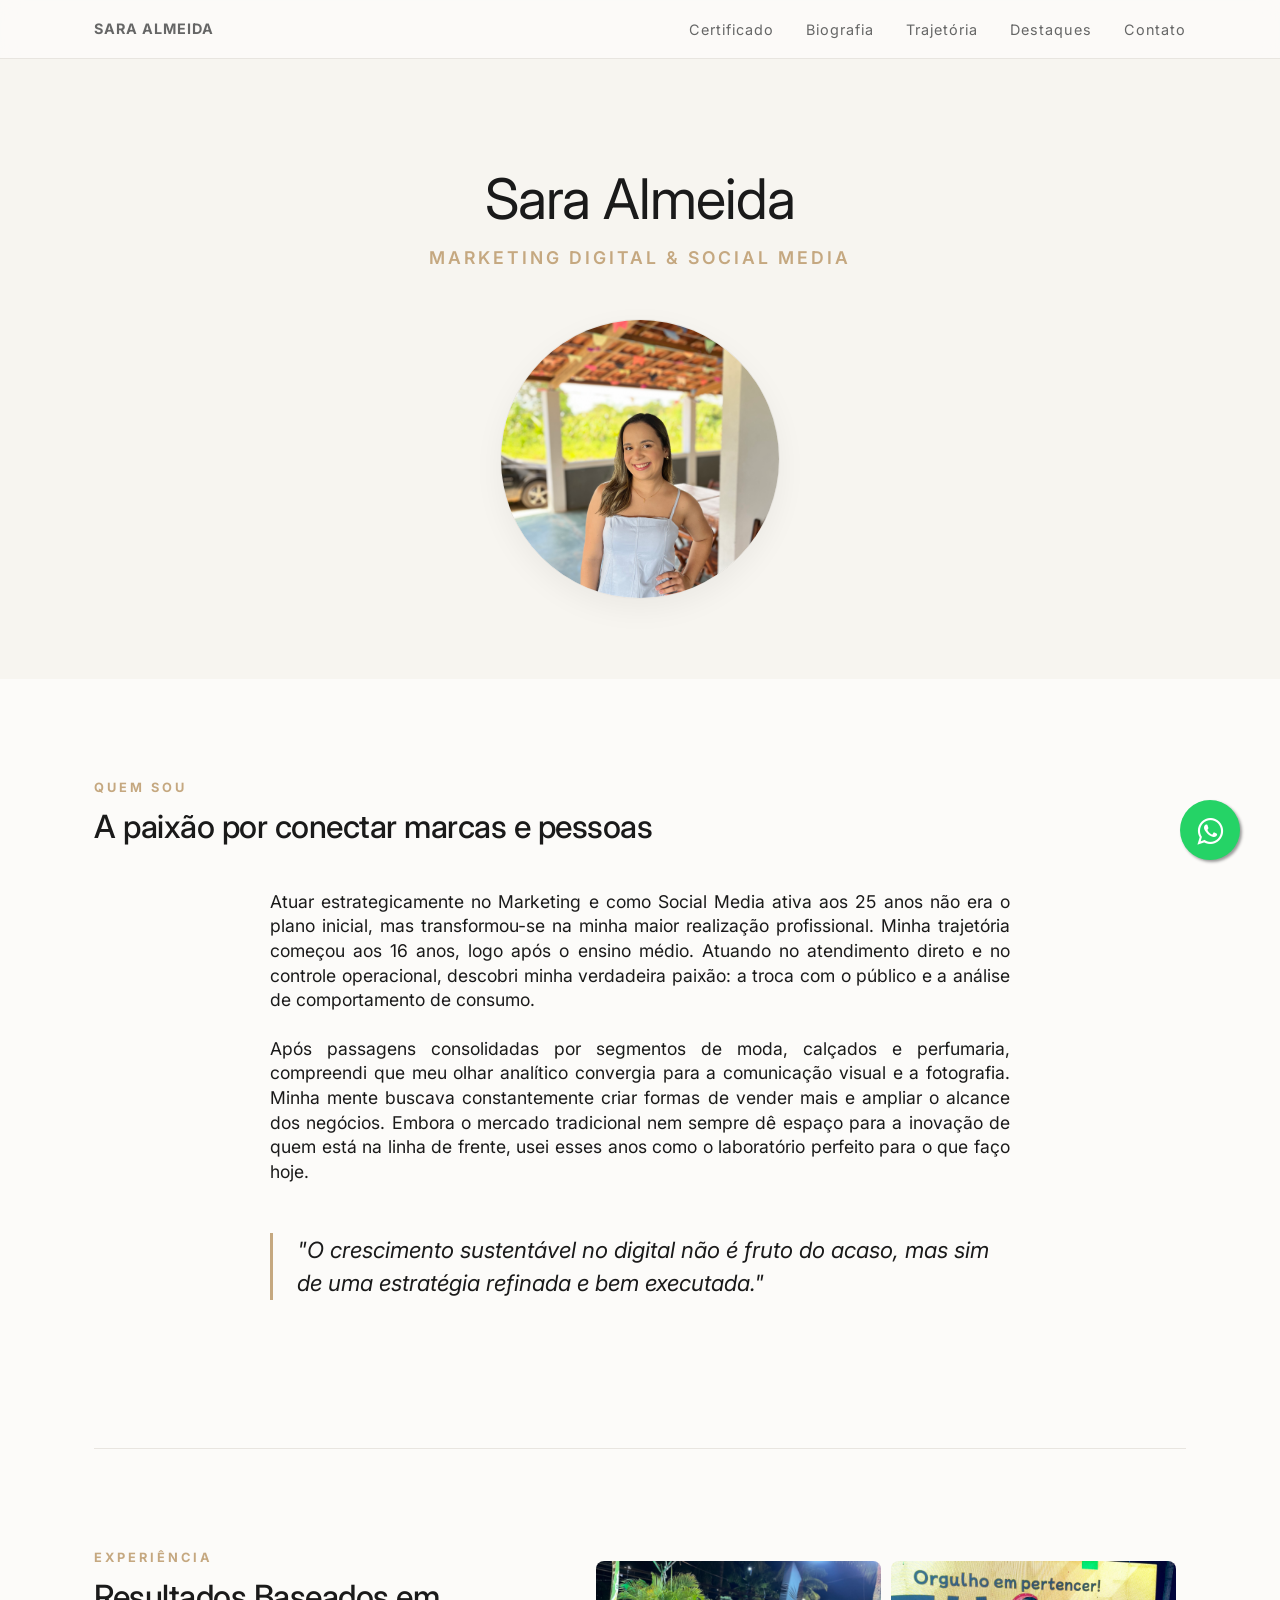
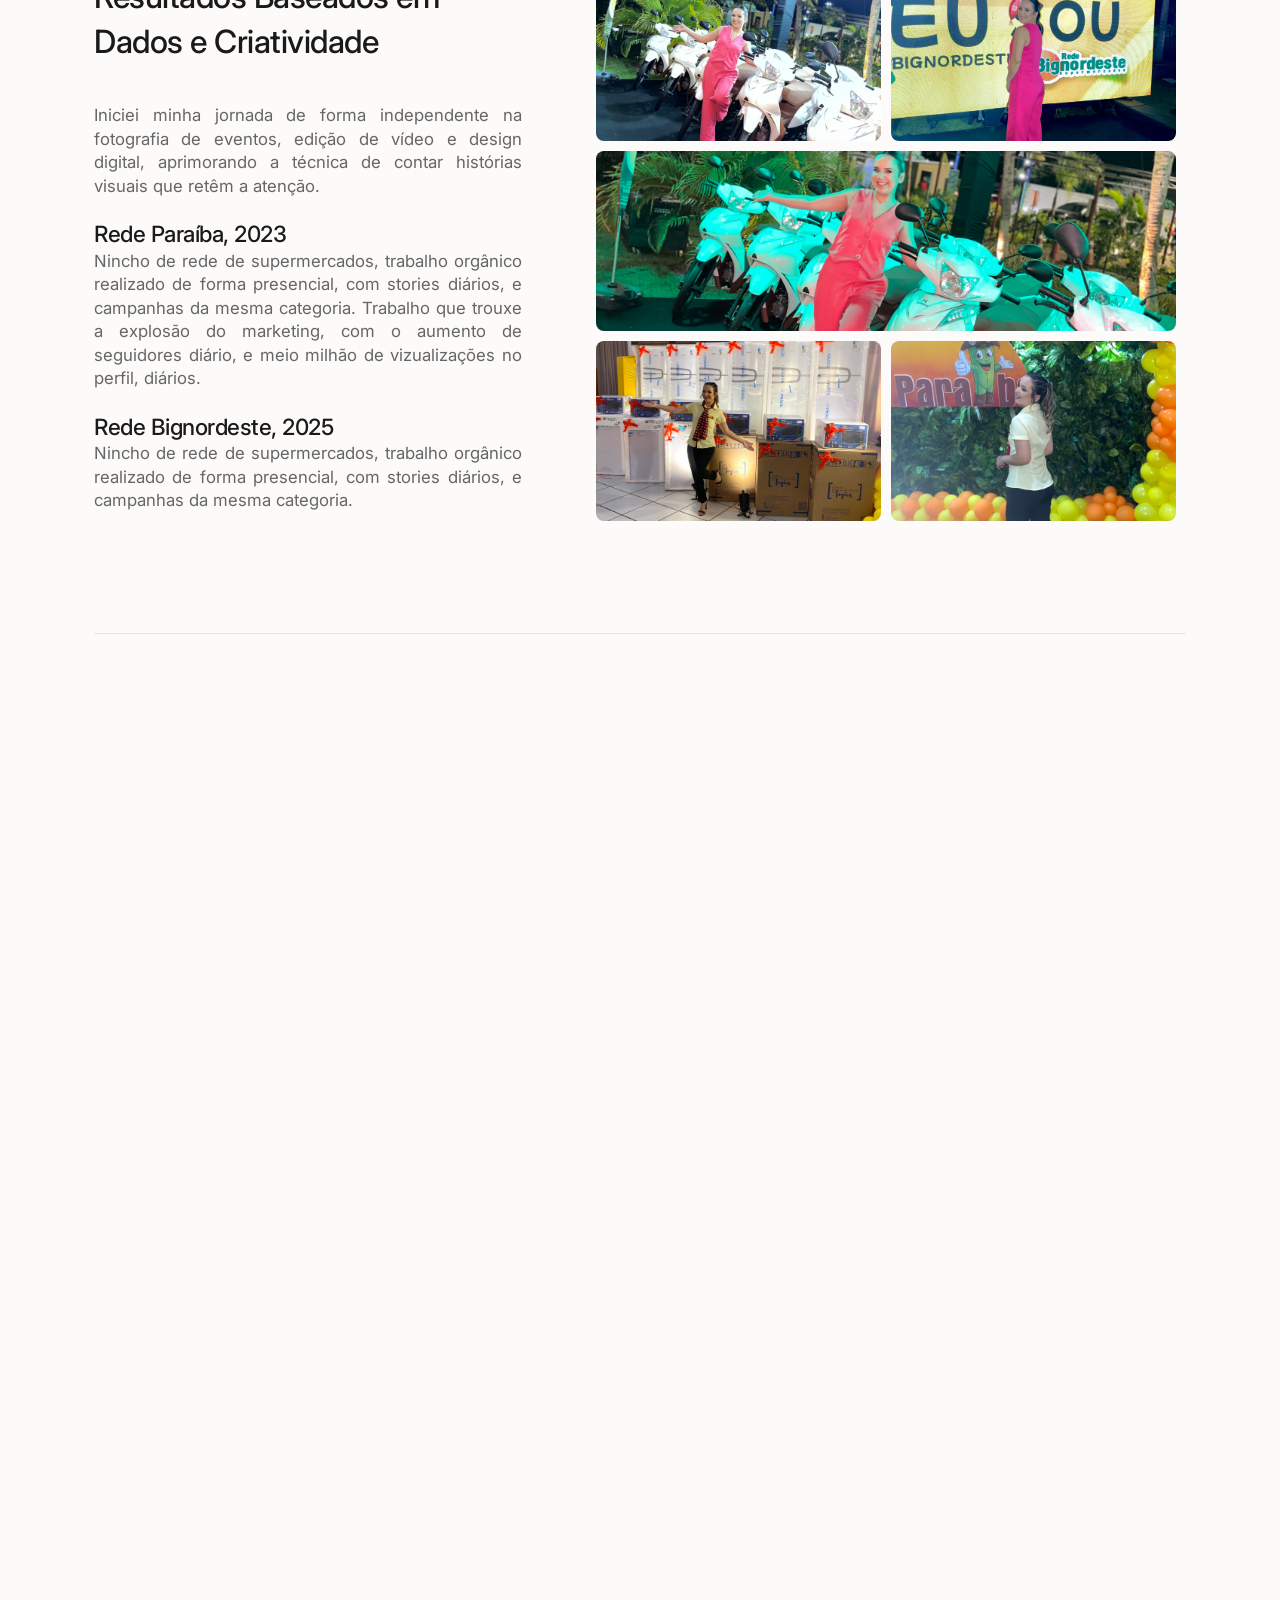
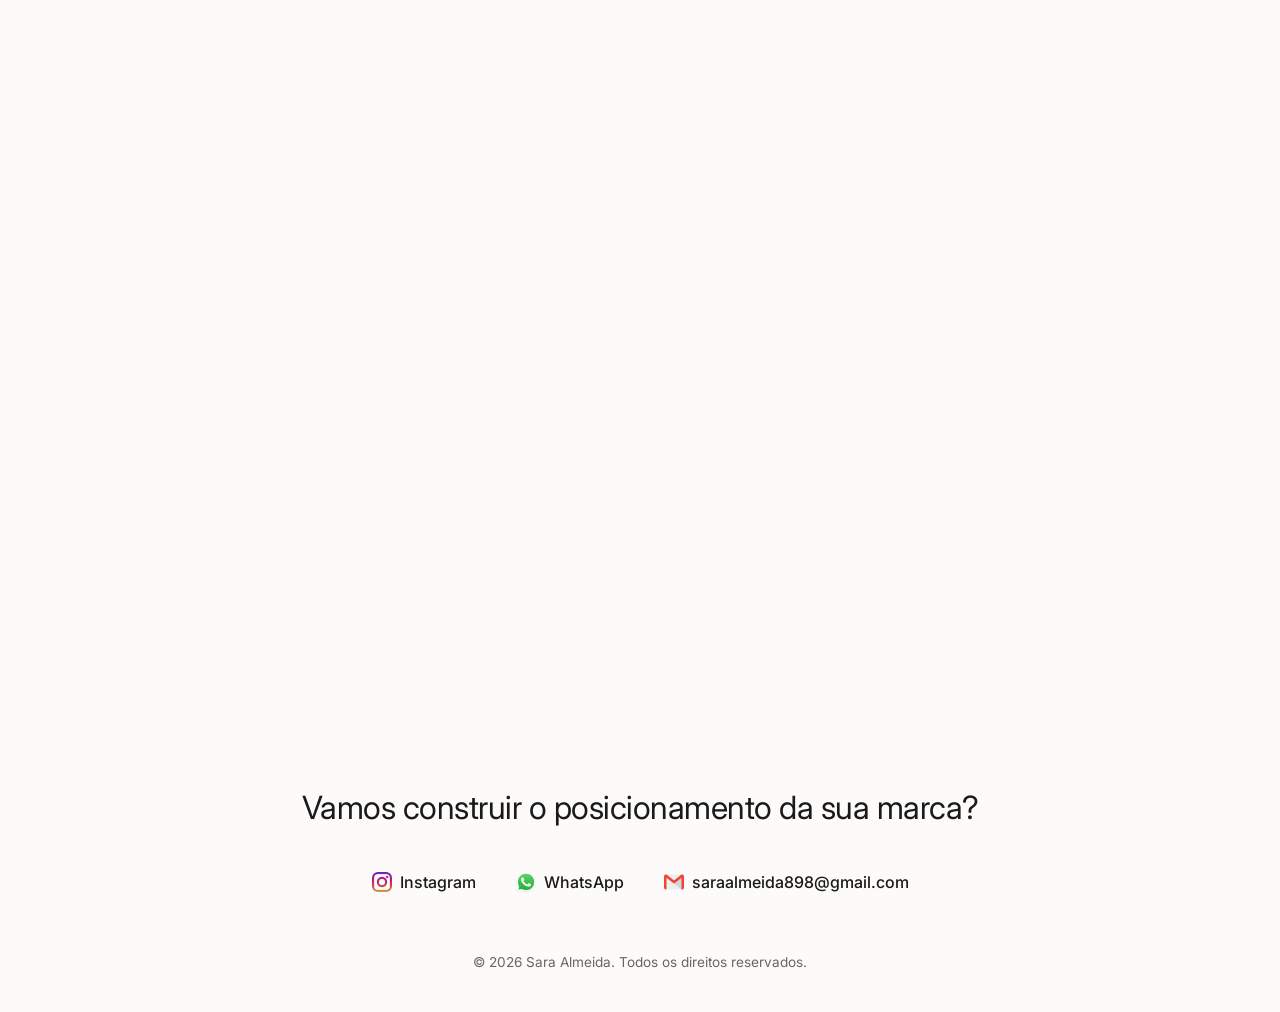
==== commit 8326443b: "Adicionando botao do whatsapp" ====
--- a/index.html
+++ b/index.html
@@ -6,6 +6,10 @@
     <link rel="stylesheet" href="style2.css" />
     <title>Sara de Almeida | Social Media & Marketing Digital</title>
     <link rel="icon" type="image/png" href="imagens/perfil-pagina.png" />
+    <link
+      rel="stylesheet"
+      href="https://maxcdn.bootstrapcdn.com/font-awesome/4.5.0/css/font-awesome.min.css"
+    />
     <meta
       name="google-site-verification"
       content="_PY7ZLYfQWidTsiC3mEQbxwdr2duUW-QVaF2gKge7Z4"
@@ -48,6 +52,15 @@
       </div>
     </nav>
 
+    <a
+      href="https://wa.me/558381590351?text=Olá!%20Vim%20pelo%20link%20do%20Site%20Sara%20Almeida!%20Gostaria%20de%20contratar%20os%20/seus%20serviços!%20"
+      class="botao-whatsapp"
+      target="_blank"
+      rel="noopener"
+    >
+      <i class="fa fa-whatsapp icone-whatsapp"></i>
+    </a>
+
     <!-- Cabeçalho Principal (Apresentação Intimista) -->
     <header class="hero-section">
       <div class="hero-text animate-fade">
--- a/style2.css
+++ b/style2.css
@@ -1,3 +1,4 @@
+@import url('https://fonts.googleapis.com/css2?family=Inter:wght@400;600;700&display=swap');
 /* --- CONFIGURAÇÕES GERAIS --- */
 :root {
   --bg-color: #fcfbf9;       /* Off-white perolado, traz aspecto editorial limpo */
@@ -421,6 +422,9 @@
   accent-color: #ff5722;
 }
 
+
+
+
 /* --- ANIMAÇÃO DE ROLAGEM SUAVE --- */
 section, .animate-fade {
   opacity: 0;
@@ -435,6 +439,25 @@
 
 select{
   display: none;
+}
+
+.botao-whatsapp {
+    position: fixed;
+    width: 60px;
+    height: 60px;
+    bottom: 40px;
+    right: 40px;
+    background-color: #25d366;
+    color: #FFF;
+    border-radius: 50px;
+    text-align: center;
+    font-size: 30px;
+    box-shadow: 2px 2px 3px #999;
+    z-index: 100000;
+}
+
+.icone-whatsapp {
+    margin-top: 16px;
 }
 @media (max-width: 960px) {
   .hero-text h1 { font-size: 2.8rem; }
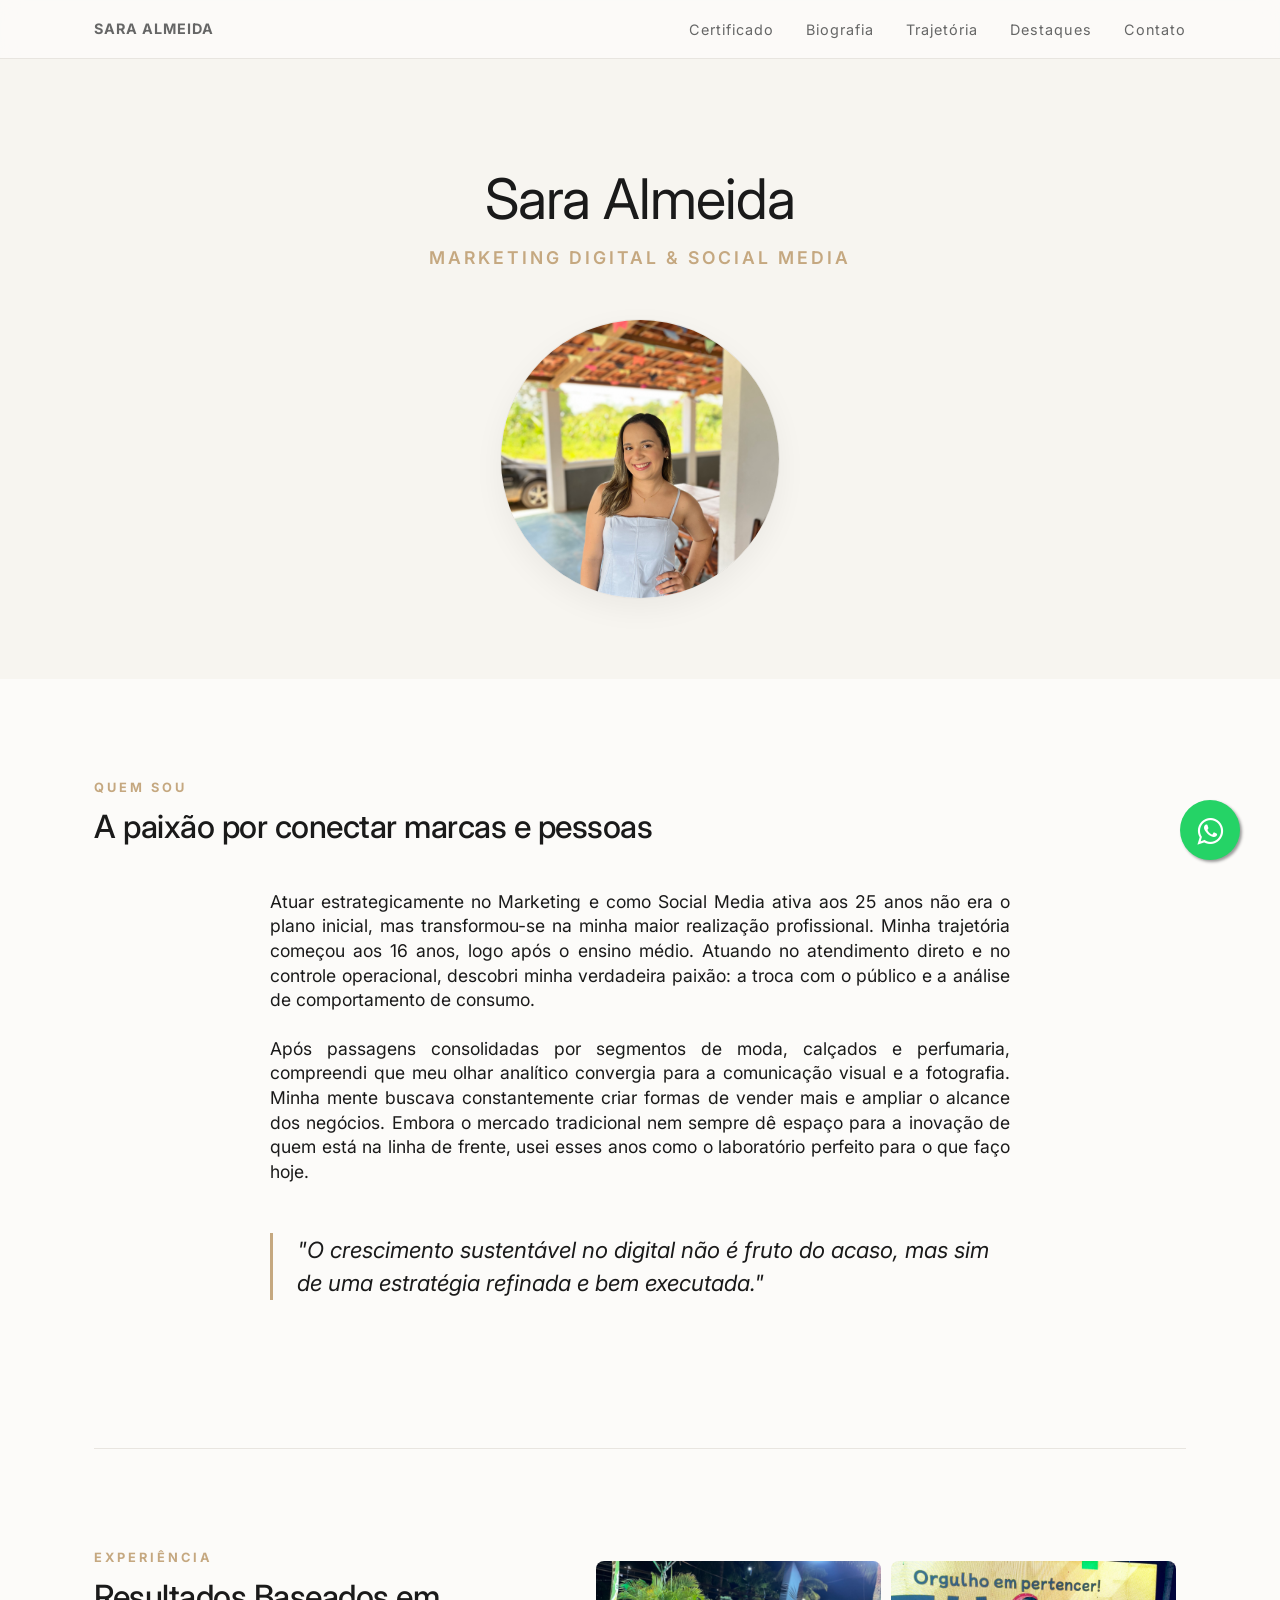
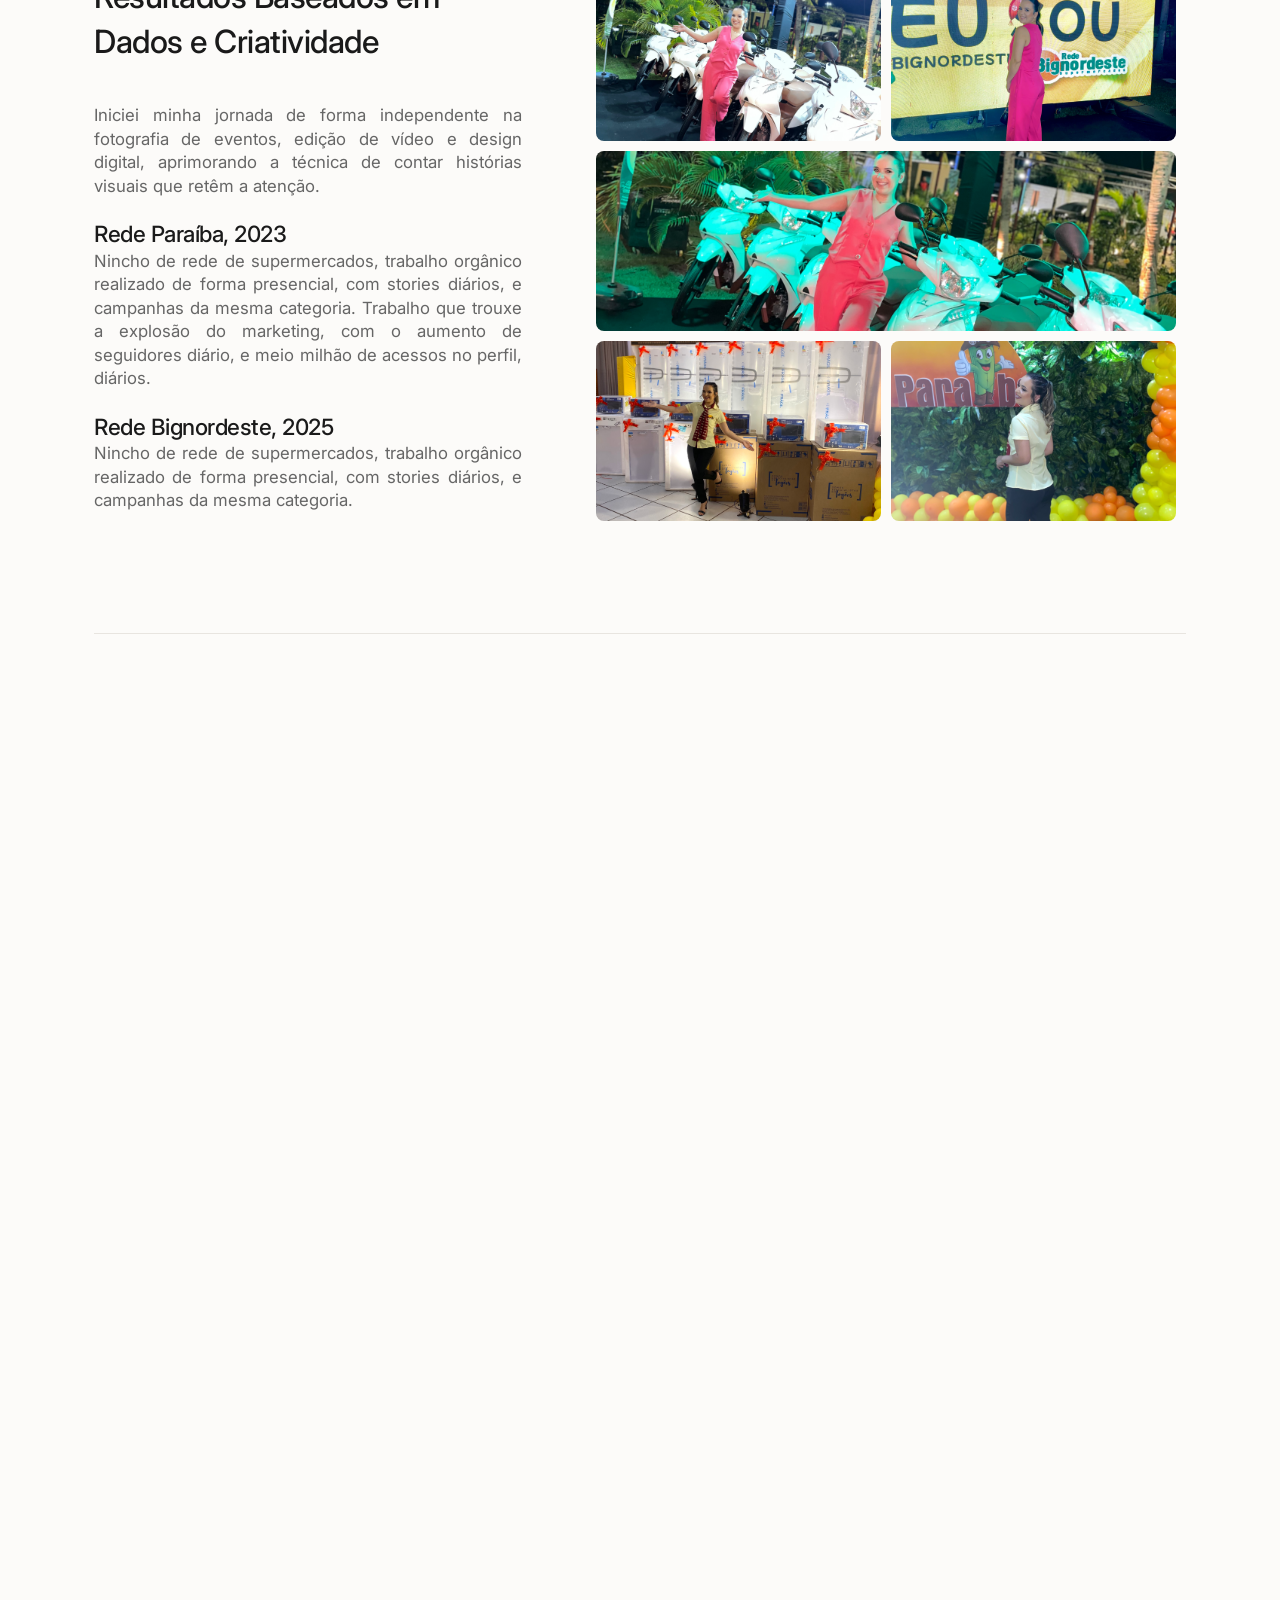
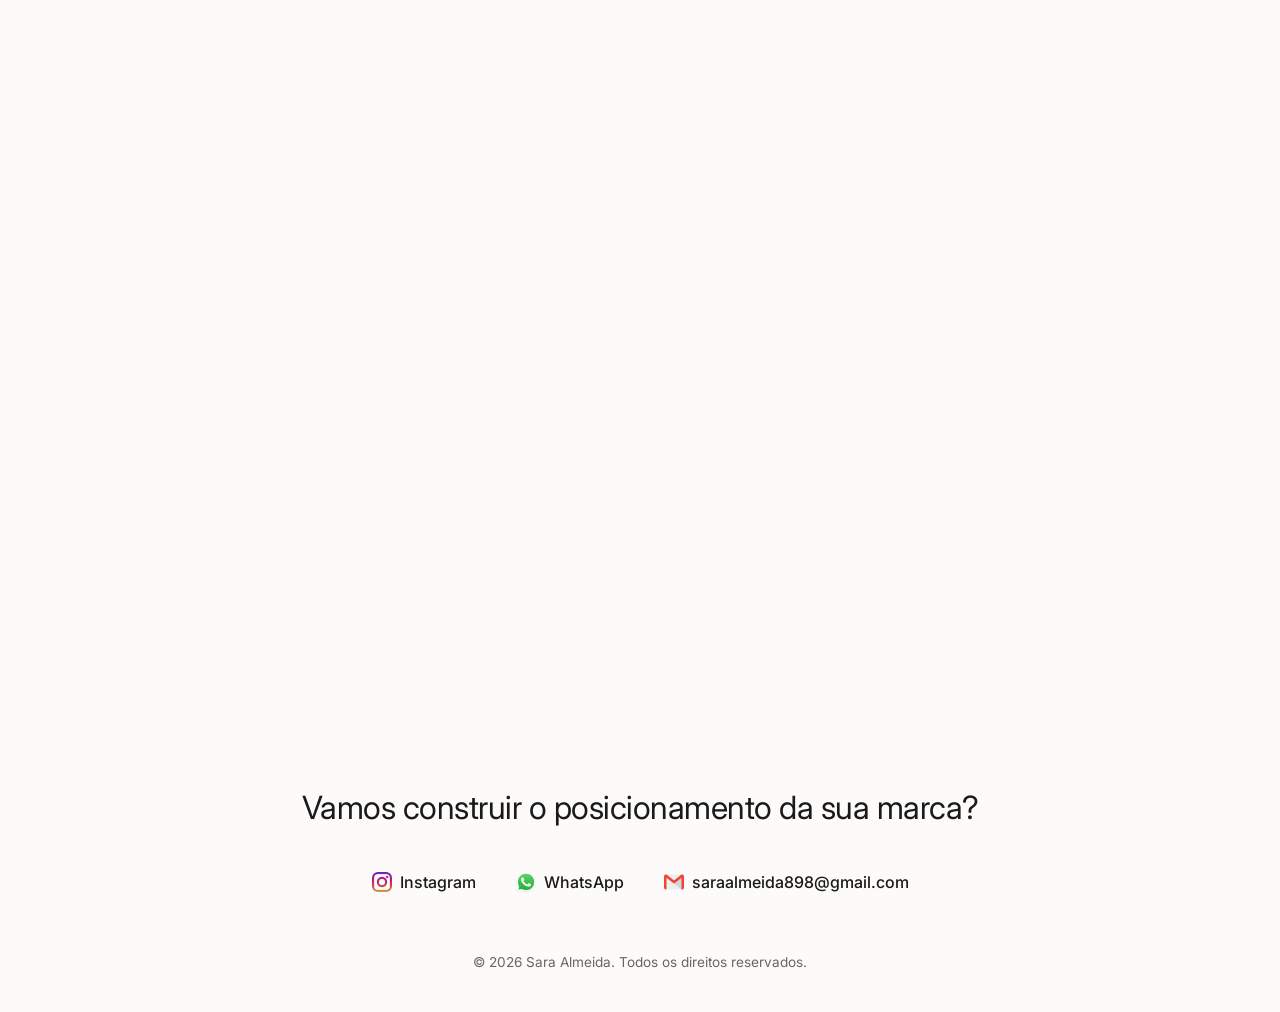
==== commit 39a6ea50: "alteração de texto" ====
--- a/index.html
+++ b/index.html
@@ -52,8 +52,7 @@
       </div>
     </nav>
 
-    <a
-      href="https://wa.me/558381590351?text=Olá!%20Vim%20pelo%20link%20do%20Site%20Sara%20Almeida!%20Gostaria%20de%20contratar%20os%20/seus%20serviços!%20"
+    <a href="https://wa.me/558381590351?text=Olá!%20Vim%20pelo%20link%20do%20Site%20Sara%20Almeida!%20Gostaria%20de%20contratar%20os%20/seus%20serviços!%20"
       class="botao-whatsapp"
       target="_blank"
       rel="noopener"
@@ -126,7 +125,7 @@
               Nincho de rede de supermercados, trabalho orgânico realizado de
               forma presencial, com stories diários, e campanhas da mesma
               categoria. Trabalho que trouxe a explosão do marketing, com o
-              aumento de seguidores diário, e meio milhão de vizualizações no
+              aumento de seguidores diário, e meio milhão de acessos no
               perfil, diários.
             </p>
             <h4>Rede Bignordeste, 2025</h4>
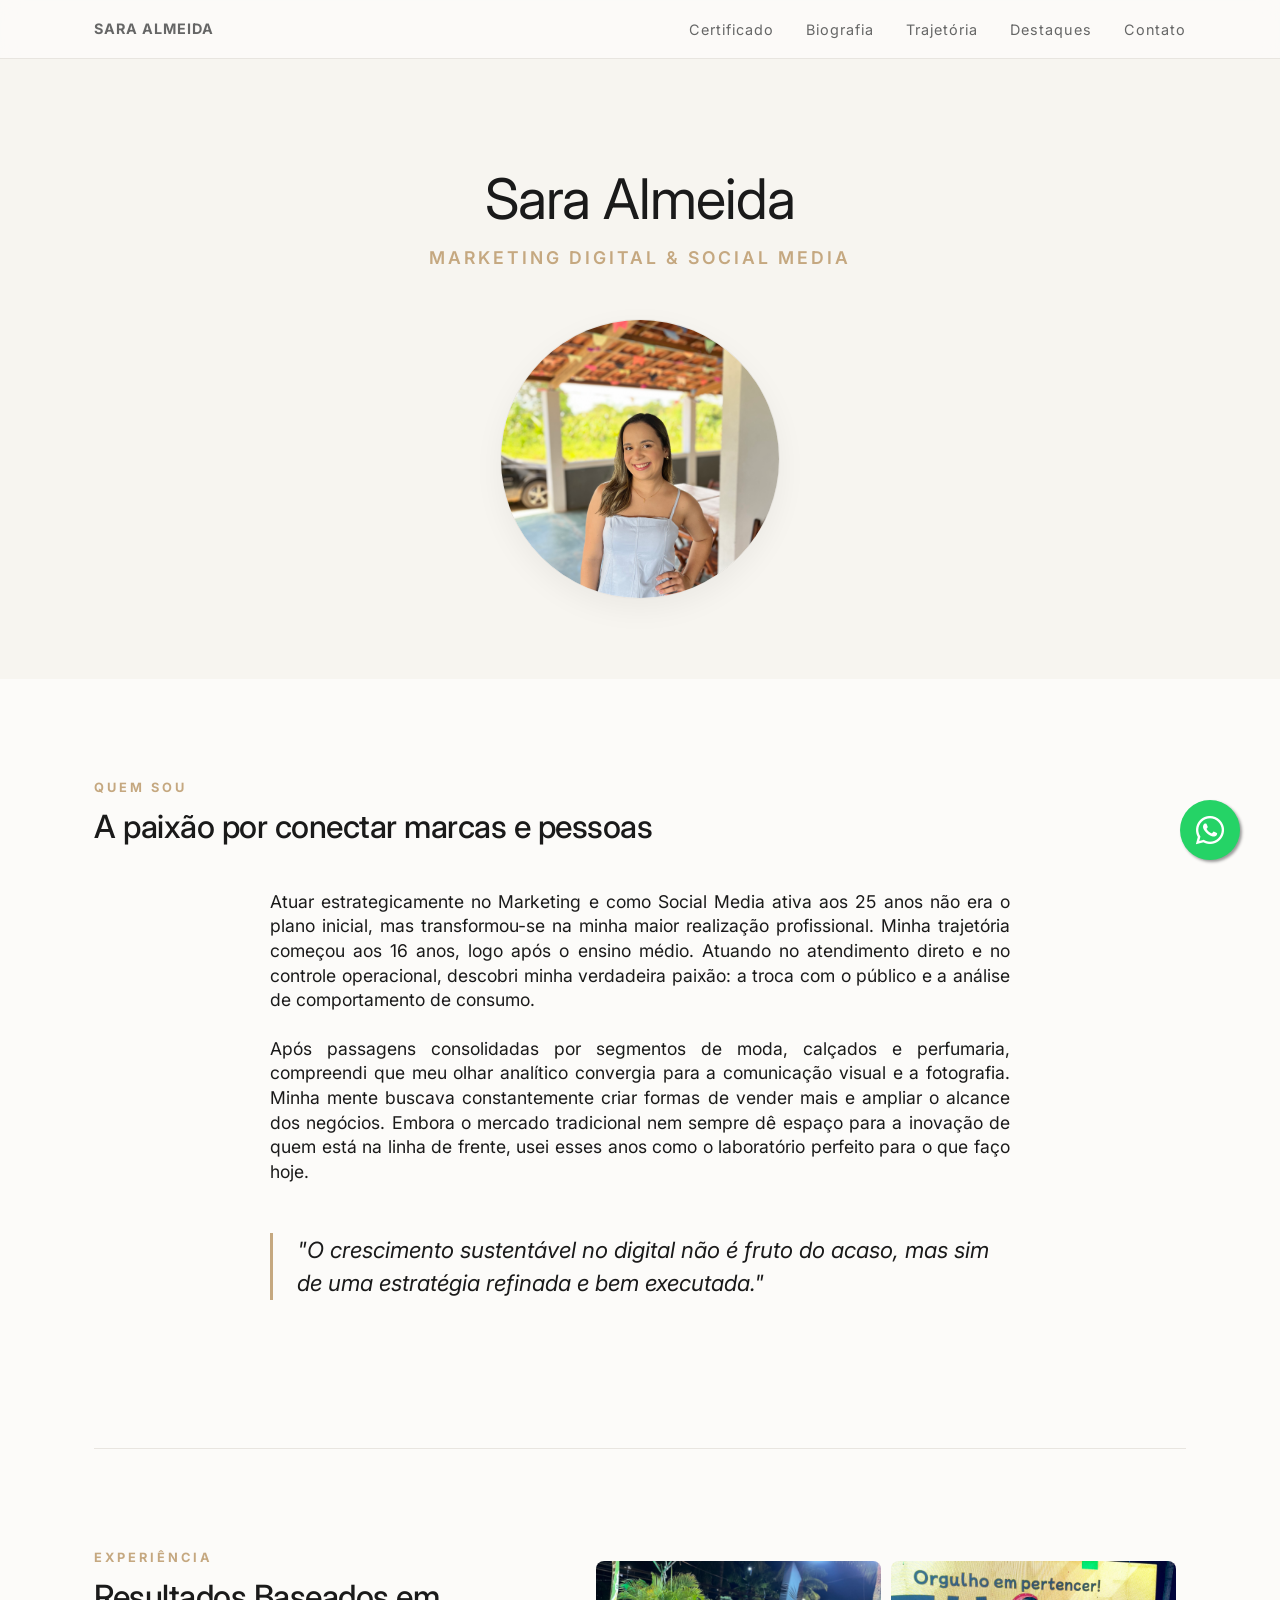
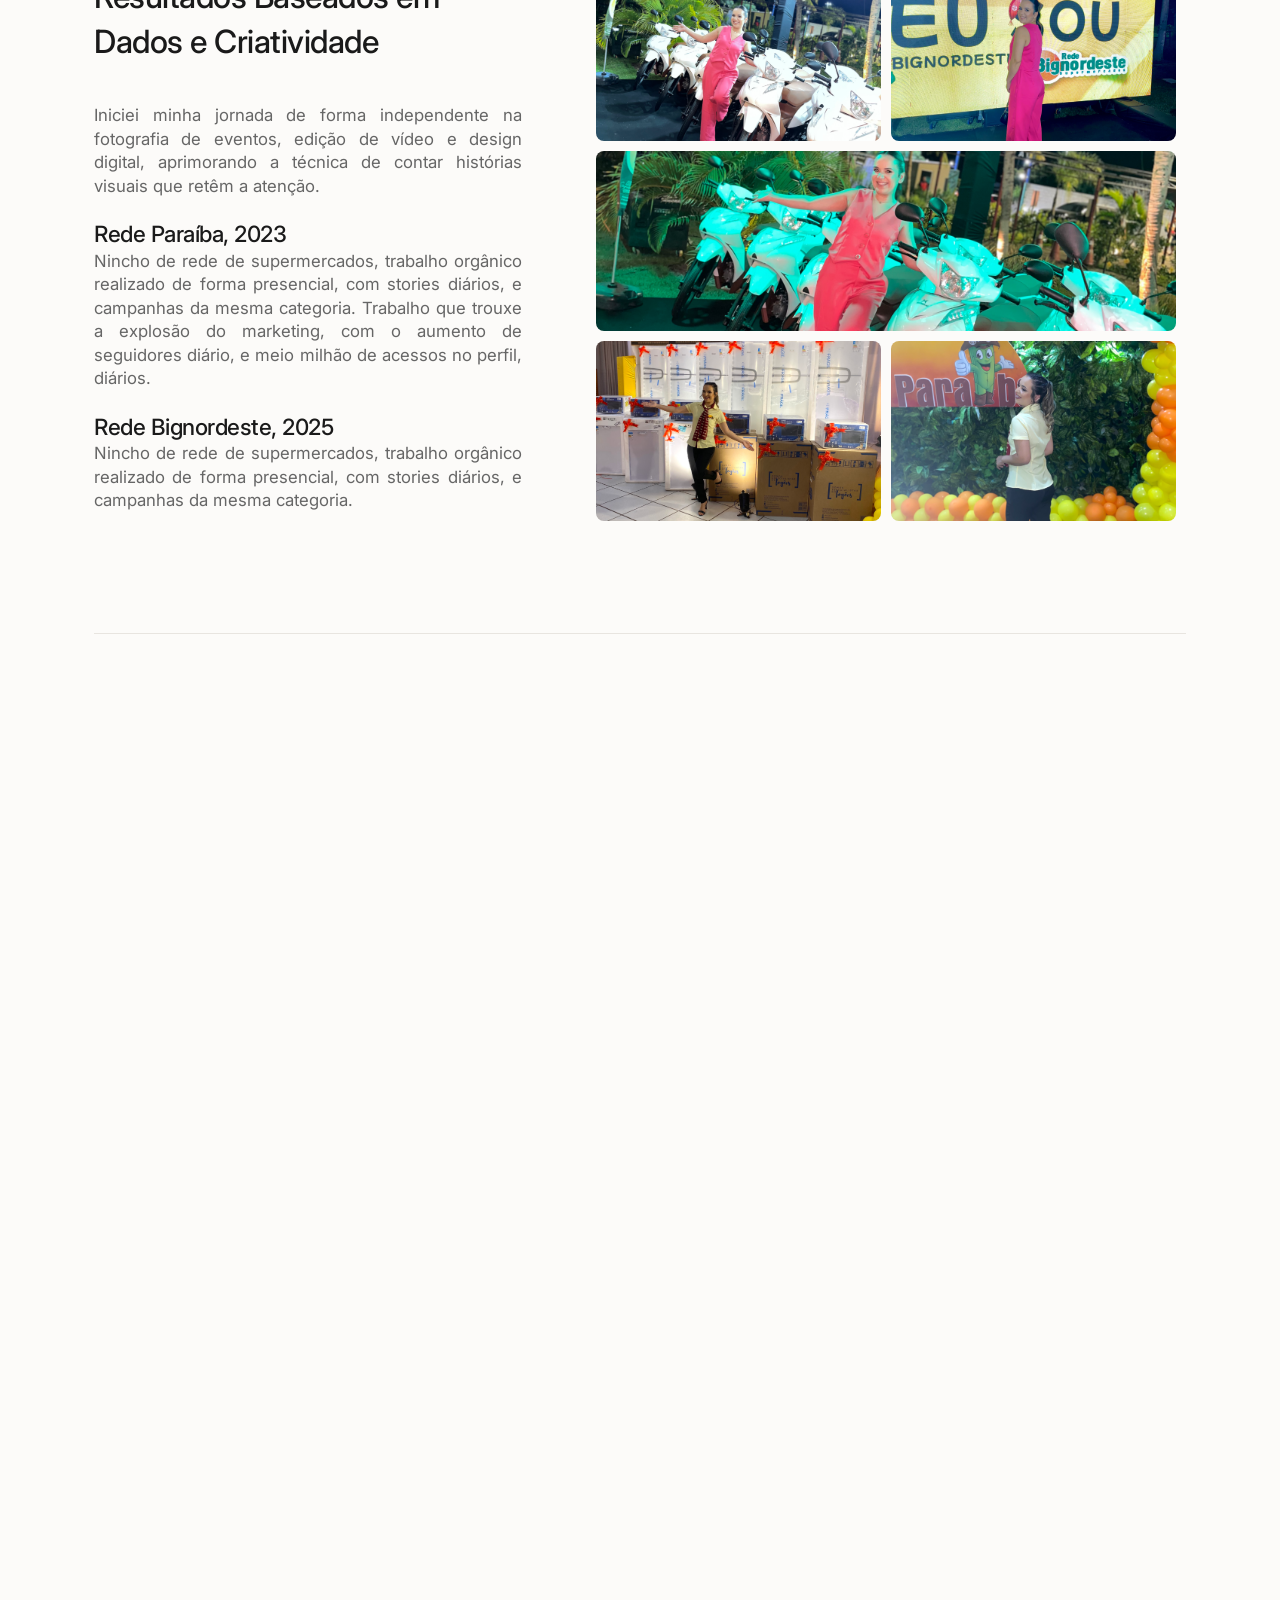
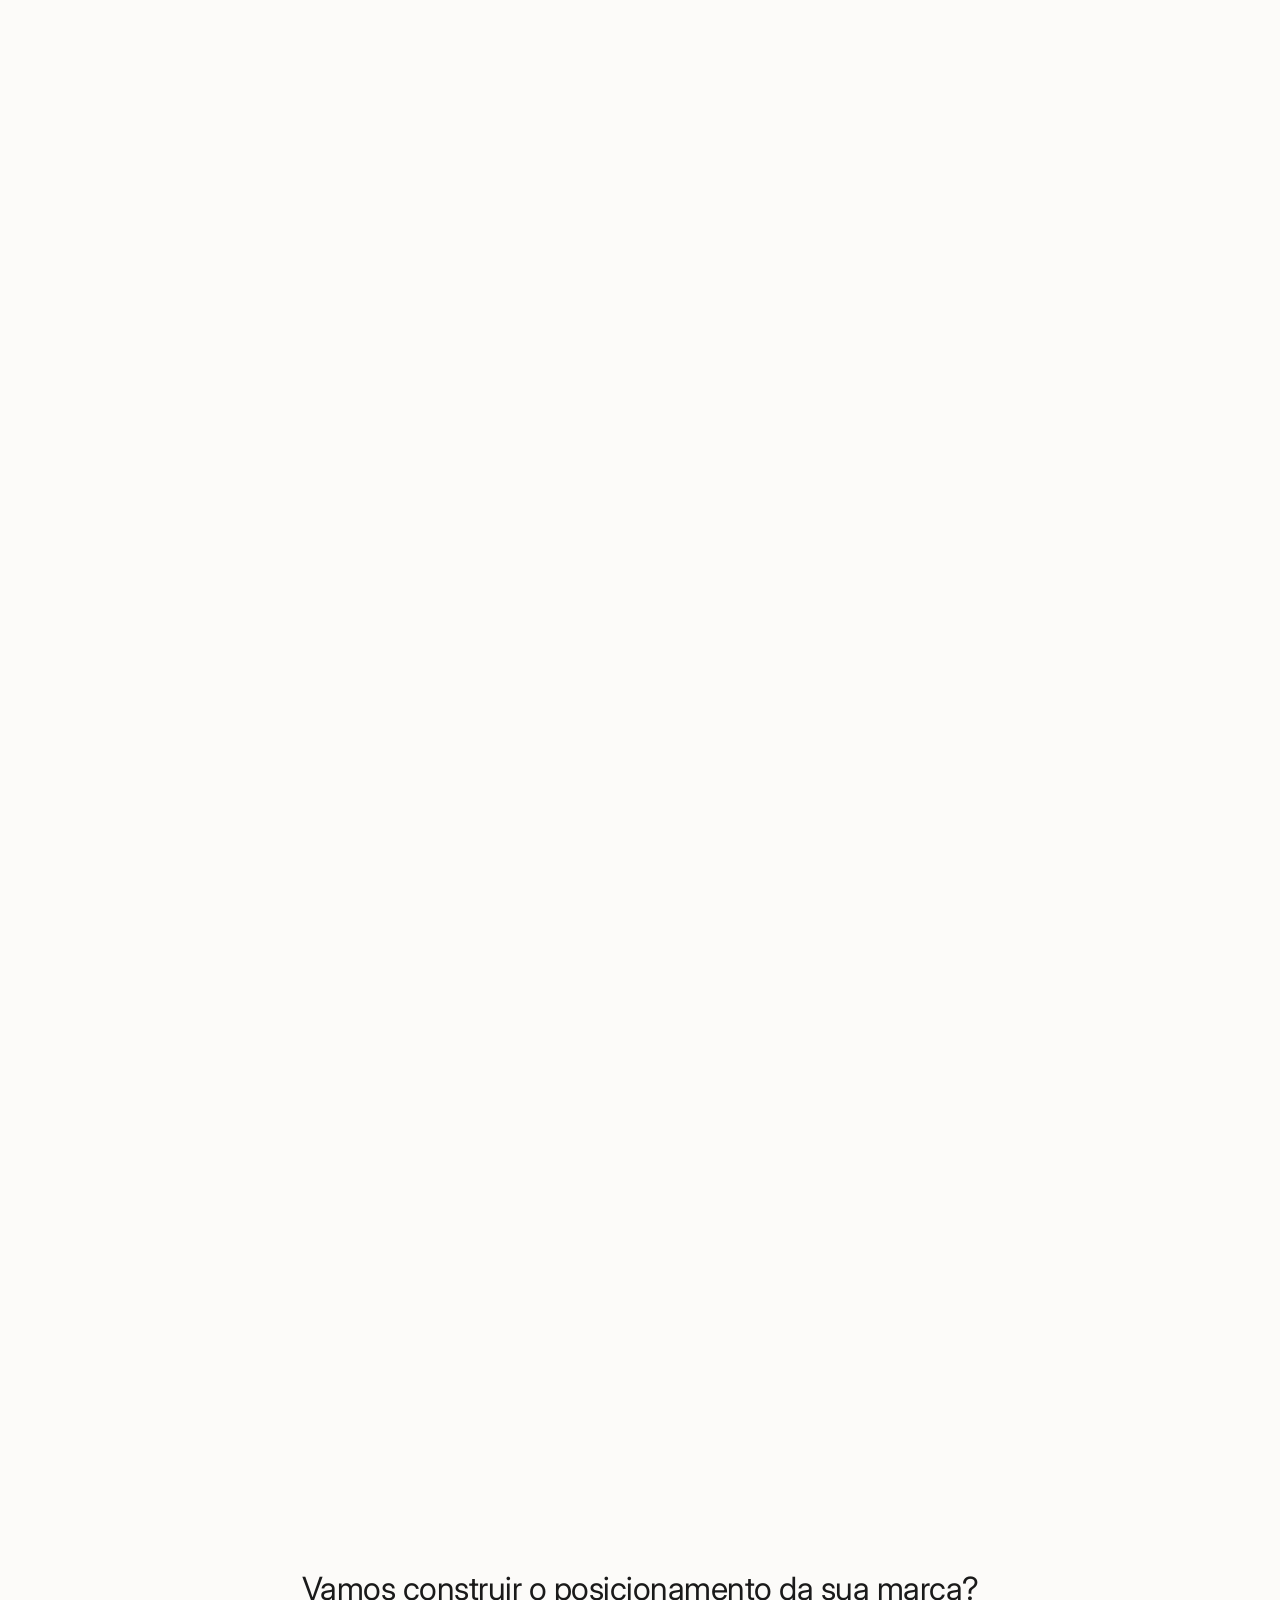
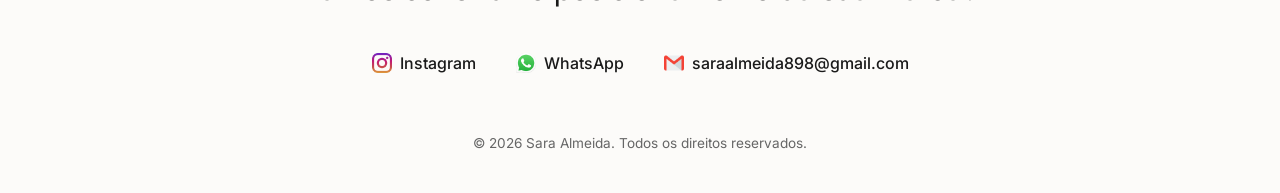
==== commit df44bb66: "Adidiconando cards" ====
--- a/index.html
+++ b/index.html
@@ -6,10 +6,8 @@
     <link rel="stylesheet" href="style2.css" />
     <title>Sara de Almeida | Social Media & Marketing Digital</title>
     <link rel="icon" type="image/png" href="imagens/perfil-pagina.png" />
-    <link
-      rel="stylesheet"
-      href="https://maxcdn.bootstrapcdn.com/font-awesome/4.5.0/css/font-awesome.min.css"
-    />
+    <link rel="stylesheet" href="https://maxcdn.bootstrapcdn.com/font-awesome/4.5.0/css/font-awesome.min.css" />
+    <link rel="stylesheet" href="https://cdnjs.cloudflare.com/ajax/libs/font-awesome/6.4.2/css/all.min.css">
     <meta
       name="google-site-verification"
       content="_PY7ZLYfQWidTsiC3mEQbxwdr2duUW-QVaF2gKge7Z4"
@@ -52,12 +50,13 @@
       </div>
     </nav>
 
-    <a href="https://wa.me/558381590351?text=Olá!%20Vim%20pelo%20link%20do%20Site%20Sara%20Almeida!%20Gostaria%20de%20contratar%20os%20/seus%20serviços!%20"
+    <a
+      href="https://wa.me/558381590351?text=Olá!%20Vim%20pelo%20link%20do%20Site%20Sara%20Almeida!%20Gostaria%20de%20contratar%20os%20seus%20serviços!%20"
       class="botao-whatsapp"
       target="_blank"
       rel="noopener"
     >
-      <i class="fa fa-whatsapp icone-whatsapp"></i>
+      <i class="fa-brands fa-whatsapp"></i>
     </a>
 
     <!-- Cabeçalho Principal (Apresentação Intimista) -->
@@ -125,8 +124,8 @@
               Nincho de rede de supermercados, trabalho orgânico realizado de
               forma presencial, com stories diários, e campanhas da mesma
               categoria. Trabalho que trouxe a explosão do marketing, com o
-              aumento de seguidores diário, e meio milhão de acessos no
-              perfil, diários.
+              aumento de seguidores diário, e meio milhão de acessos no perfil,
+              diários.
             </p>
             <h4>Rede Bignordeste, 2025</h4>
             <p>
@@ -288,12 +287,7 @@
                 alt="Identidade Visual 2"
               />
             </div>
-            <div class="slide-group video-slide">
-              <video src="imagens-serviço/video-1.mp4" controls></video>
-            </div>
-            <div class="slide-group video-slide">
-              <video src="imagens-serviço/video-2.mp4" controls></video>
-            </div>
+            
             <div class="slide-group video-slide">
               <video src="imagens-serviço/IMG_4960.MP4" controls></video>
             </div>
@@ -303,9 +297,7 @@
             <div class="slide-group video-slide">
               <video src="imagens-serviço/IMG_4958.MP4" controls></video>
             </div>
-            <div class="slide-group video-slide">
-              <video src="imagens-serviço/IMG_4957.MP4" controls></video>
-            </div>
+            
           </div>
           <button class="btn-nav btn-left" aria-label="Slide anterior">
             &#10229;
@@ -316,6 +308,88 @@
         </div>
       </section>
 
+      <section id="outros-servicos" class="section-padding">
+        <div class="container">
+          <div class="section-title center">
+            <span>Portfólio Criativo</span>
+            <h2>Outros Serviços</h2>
+          </div>
+
+          <div class="services-grid">
+            <!-- Card 1 -->
+            <div class="service-card animate-fade">
+              <div class="service-icon-wrapper">
+                <i class="fa-solid fa-palette"></i>
+              </div>
+              <h3>Artes Digitais</h3>
+              <p>
+                Criação de ilustrações, banners, materiais ricos e peças visuais
+                personalizadas para o seu negócio ou projeto.
+              </p>
+            </div>
+
+            <!-- Card 2 -->
+            <div class="service-card animate-fade">
+              <div class="service-icon-wrapper">
+                <i class="fa-solid fa-gift"></i>
+              </div>
+              <h3>Artes Comemorativas</h3>
+              <p>
+                Identidade visual e papelaria digital para eventos, datas
+                especiais, homenagens e celebrações marcantes.
+              </p>
+            </div>
+
+            <!-- Card 3 -->
+            <div class="service-card animate-fade">
+              <div class="service-icon-wrapper">
+                <i class="fas fa-envelope-open-text"></i>
+              </div>
+              <h3>Convites</h3>
+              <p>
+                Convites digitais e interativos para casamentos, aniversários,
+                formaturas e eventos corporativos.
+              </p>
+            </div>
+
+            <!-- Card 4 -->
+            <div class="service-card animate-fade">
+              <div class="service-icon-wrapper">
+                <i class="fas fa-pen-nib"></i>
+              </div>
+              <h3>Logo</h3>
+              <p>
+                Criação de logotipos exclusivos, modernos e profissionais que
+                traduzem a essência e o posicionamento da sua marca.
+              </p>
+            </div>
+
+            <!-- Card 5 -->
+            <div class="service-card animate-fade">
+              <div class="service-icon-wrapper">
+                <i class="fas fa-th-large"></i>
+              </div>
+              <h3>Posts</h3>
+              <p>
+                Design estratégico para redes sociais (carrosséis, posts
+                estáticos e templates) focados em engajamento.
+              </p>
+            </div>
+
+            <!-- Card 6 -->
+            <div class="service-card animate-fade">
+              <div class="service-icon-wrapper">
+                <i class="fas fa-video"></i>
+              </div>
+              <h3>Vídeos & Coberturas</h3>
+              <p>
+                Captação, edição de vídeos (Reels, TikToks, institucionais) e
+                cobertura audiovisual completa de eventos.
+              </p>
+            </div>
+          </div>
+        </div>
+      </section>
       <!-- Seção Gráfico e Estratégia -->
       <section class="strategy-section animated fade">
         <div class="strategy-intro">
@@ -345,7 +419,7 @@
           >
             <img src="imagens/instagram.png" alt="" /> Instagram
           </a>
-          <a href="https://wa.me/558381590351" target="_blank" rel="noopener">
+          <a href="https://wa.me/558381590351?text=Olá!%20Vim%20pelo%20link%20do%20Site%20Sara%20Almeida!%20Gostaria%20de%20contratar%20os%20seus%20serviços!%20" target="_blank" rel="noopener">
             <img src="imagens/whatsapp.png" alt="" /> WhatsApp
           </a>
           <a href="mailto:saraalmeida878@gmail.com">
--- a/style2.css
+++ b/style2.css
@@ -363,6 +363,88 @@
   overflow-x: auto; /* Garante que não quebre em telas menores */
 }
 
+/* --- GRID DE SERVIÇOS --- */
+.services-grid {
+  display: grid;
+  /* Cria um grid adaptável que se ajusta automaticamente ao tamanho da tela */
+  grid-template-columns: repeat(auto-fit, minmax(280px, 1fr));
+  gap: 32px;
+  padding: 20px 0;
+}
+
+/* --- ESTILIZAÇÃO DO CARD --- */
+.service-card {
+  background-color: var(--card-bg);
+  border: 1px solid var(--border-color);
+  border-radius: 12px;
+  padding: 40px 32px;
+  display: flex;
+  flex-direction: column;
+  align-items: flex-start; /* Alinhamento à esquerda estilo editorial */
+  text-align: left;
+  transition: all 0.4s cubic-bezier(0.16, 1, 0.3, 1); /* Transição suave e premium */
+  position: relative;
+}
+
+/* Efeito ao passar o mouse */
+.service-card:hover {
+  transform: translateY(-8px);
+  border-color: var(--accent);
+  box-shadow: 0 12px 30px rgba(197, 168, 128, 0.08); /* Sombra suave usando a cor dourada champanhe */
+}
+
+/* Espaço do Ícone */
+.service-icon-wrapper {
+  background-color: #fcfbf9; /* Usa seu off-white perolado */
+  border: 1px solid var(--border-color);
+  color: var(--accent); /* Ícone no dourado champanhe fosco */
+  width: 56px;
+  height: 56px;
+  border-radius: 8px;
+  display: flex;
+  align-items: center;
+  justify-content: center;
+  font-size: 1.4rem;
+  margin-bottom: 24px;
+  transition: all 0.4s ease;
+}
+
+/* O ícone destaca quando o card recebe hover */
+.service-card:hover .service-icon-wrapper {
+  background-color: var(--accent);
+  color: #ffffff;
+  border-color: var(--accent);
+}
+
+/* Título do Card */
+.service-card h3 {
+  font-family: var(--font-sans);
+  font-size: 1.25rem;
+  font-weight: 600;
+  color: var(--text-main);
+  margin-bottom: 12px;
+  letter-spacing: -0.3px;
+}
+
+/* Descrição do Card */
+.service-card p {
+  font-size: 0.95rem;
+  line-height: 1.6;
+  color: var(--text-muted);
+}
+
+/* --- AJUSTE DE RESPONSIVIDADE --- */
+@media (max-width: 640px) {
+  .services-grid {
+    grid-template-columns: 1fr; /* Em celulares, exibe um card por linha */
+    gap: 24px;
+  }
+  
+  .service-card {
+    padding: 32px 24px; /* Diminui levemente o espaçamento interno no mobile */
+  }
+}
+
 #graficoProfissional {
   max-width: 100%;
   height: auto;
@@ -449,15 +531,21 @@
     right: 40px;
     background-color: #25d366;
     color: #FFF;
-    border-radius: 50px;
-    text-align: center;
-    font-size: 30px;
+    border-radius: 50%; /* Mantém a bola perfeitamente redonda */
     box-shadow: 2px 2px 3px #999;
     z-index: 100000;
-}
-
-.icone-whatsapp {
-    margin-top: 16px;
+    
+    /* --- O SEGREDO DA CENTRALIZAÇÃO --- */
+    display: flex;
+    align-items: center;     /* Centraliza na vertical */
+    justify-content: center;  /* Centraliza na horizontal */
+    text-decoration: none;    /* Garante que não tenha traço de link embaixo */
+}
+
+.botao-whatsapp i {
+    font-size: 32px; /* Controla o tamanho do ícone aqui dentro */
+    margin: 0;       /* Remove qualquer margem que possa desalinhá-lo */
+    padding: 0;
 }
 @media (max-width: 960px) {
   .hero-text h1 { font-size: 2.8rem; }
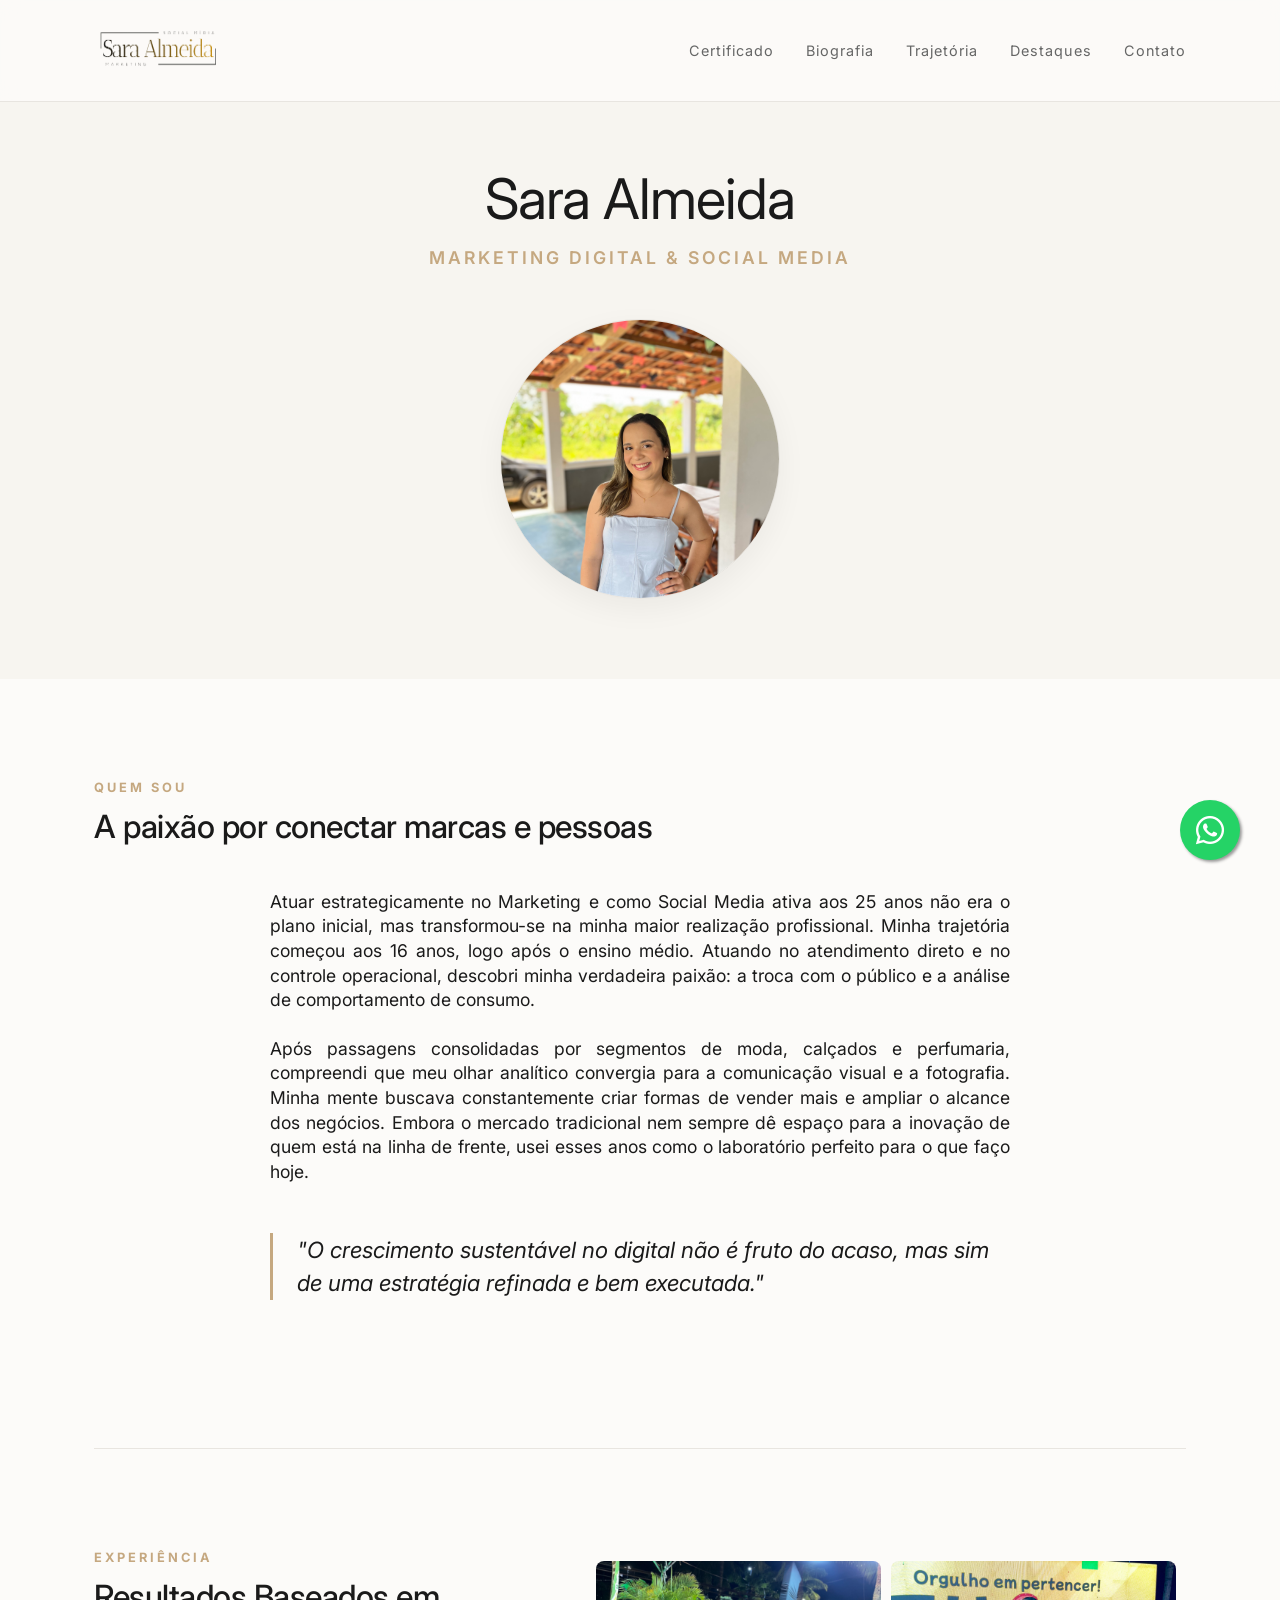
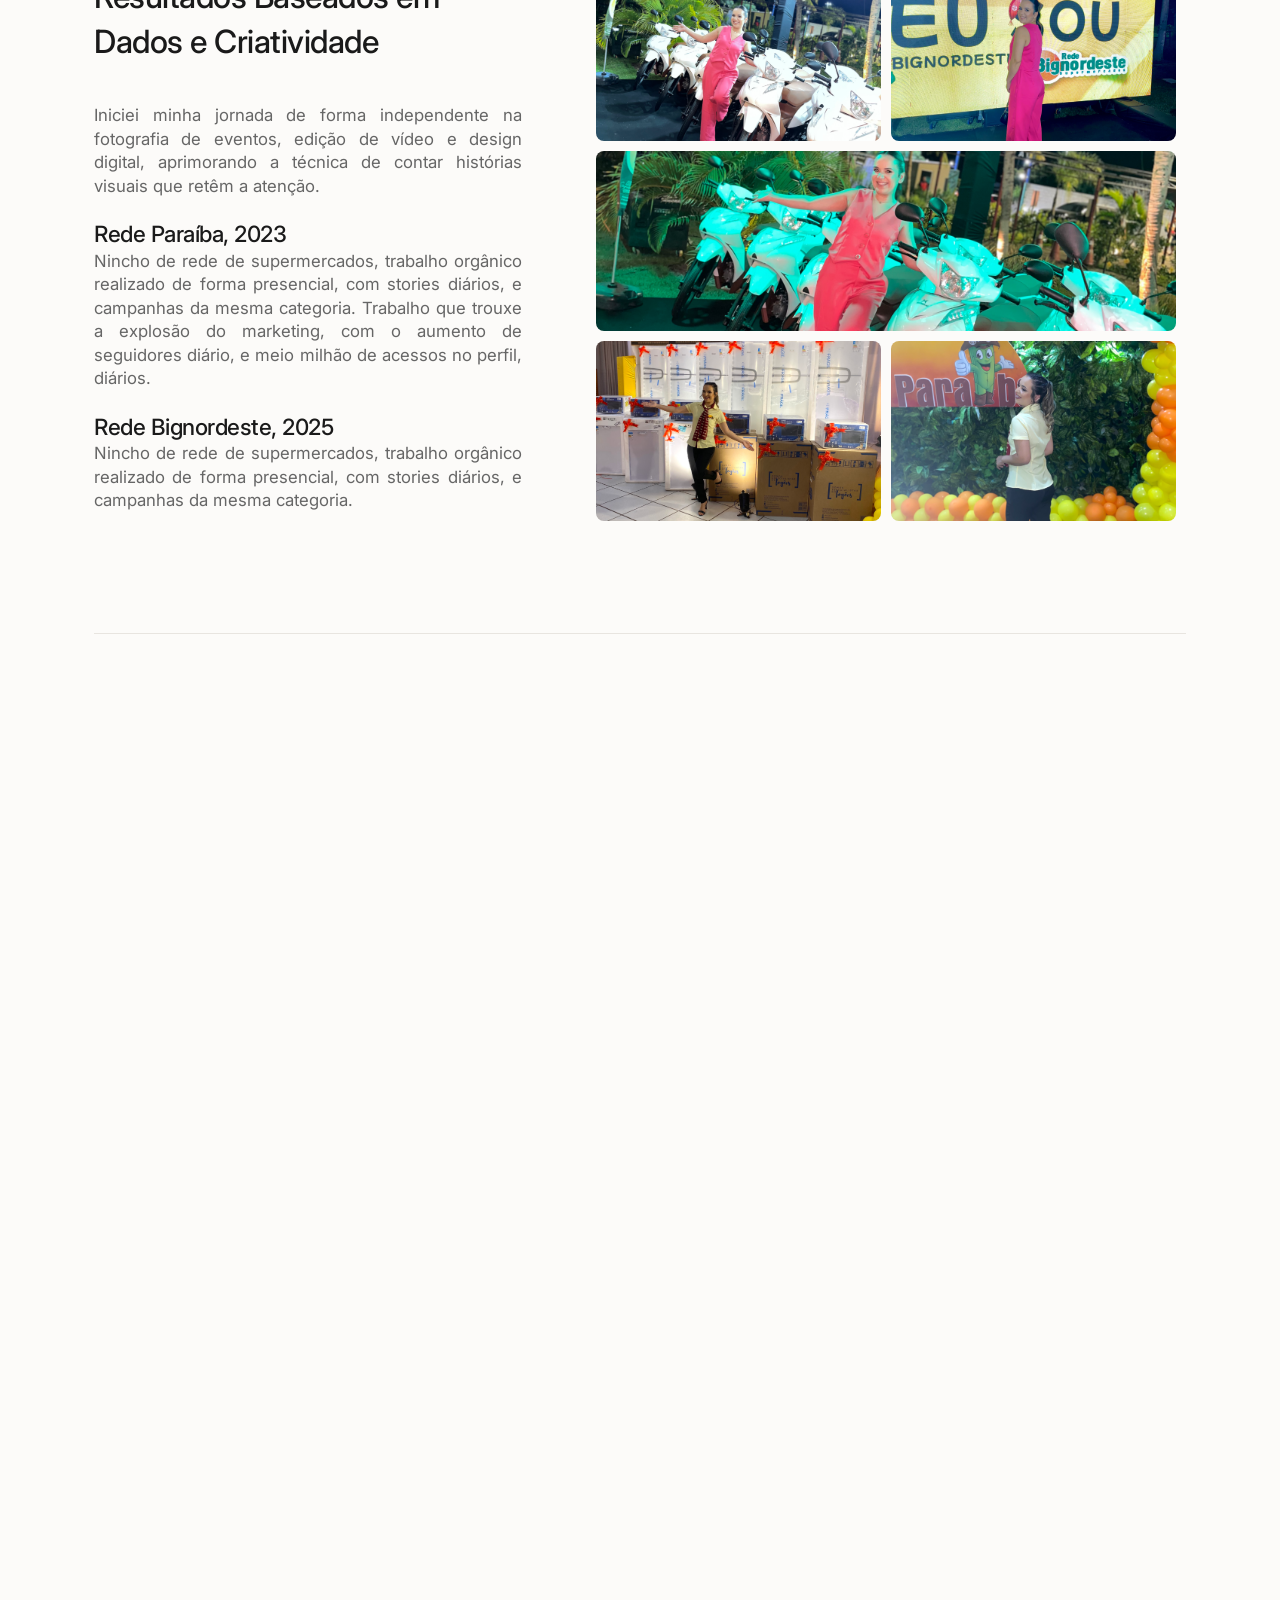
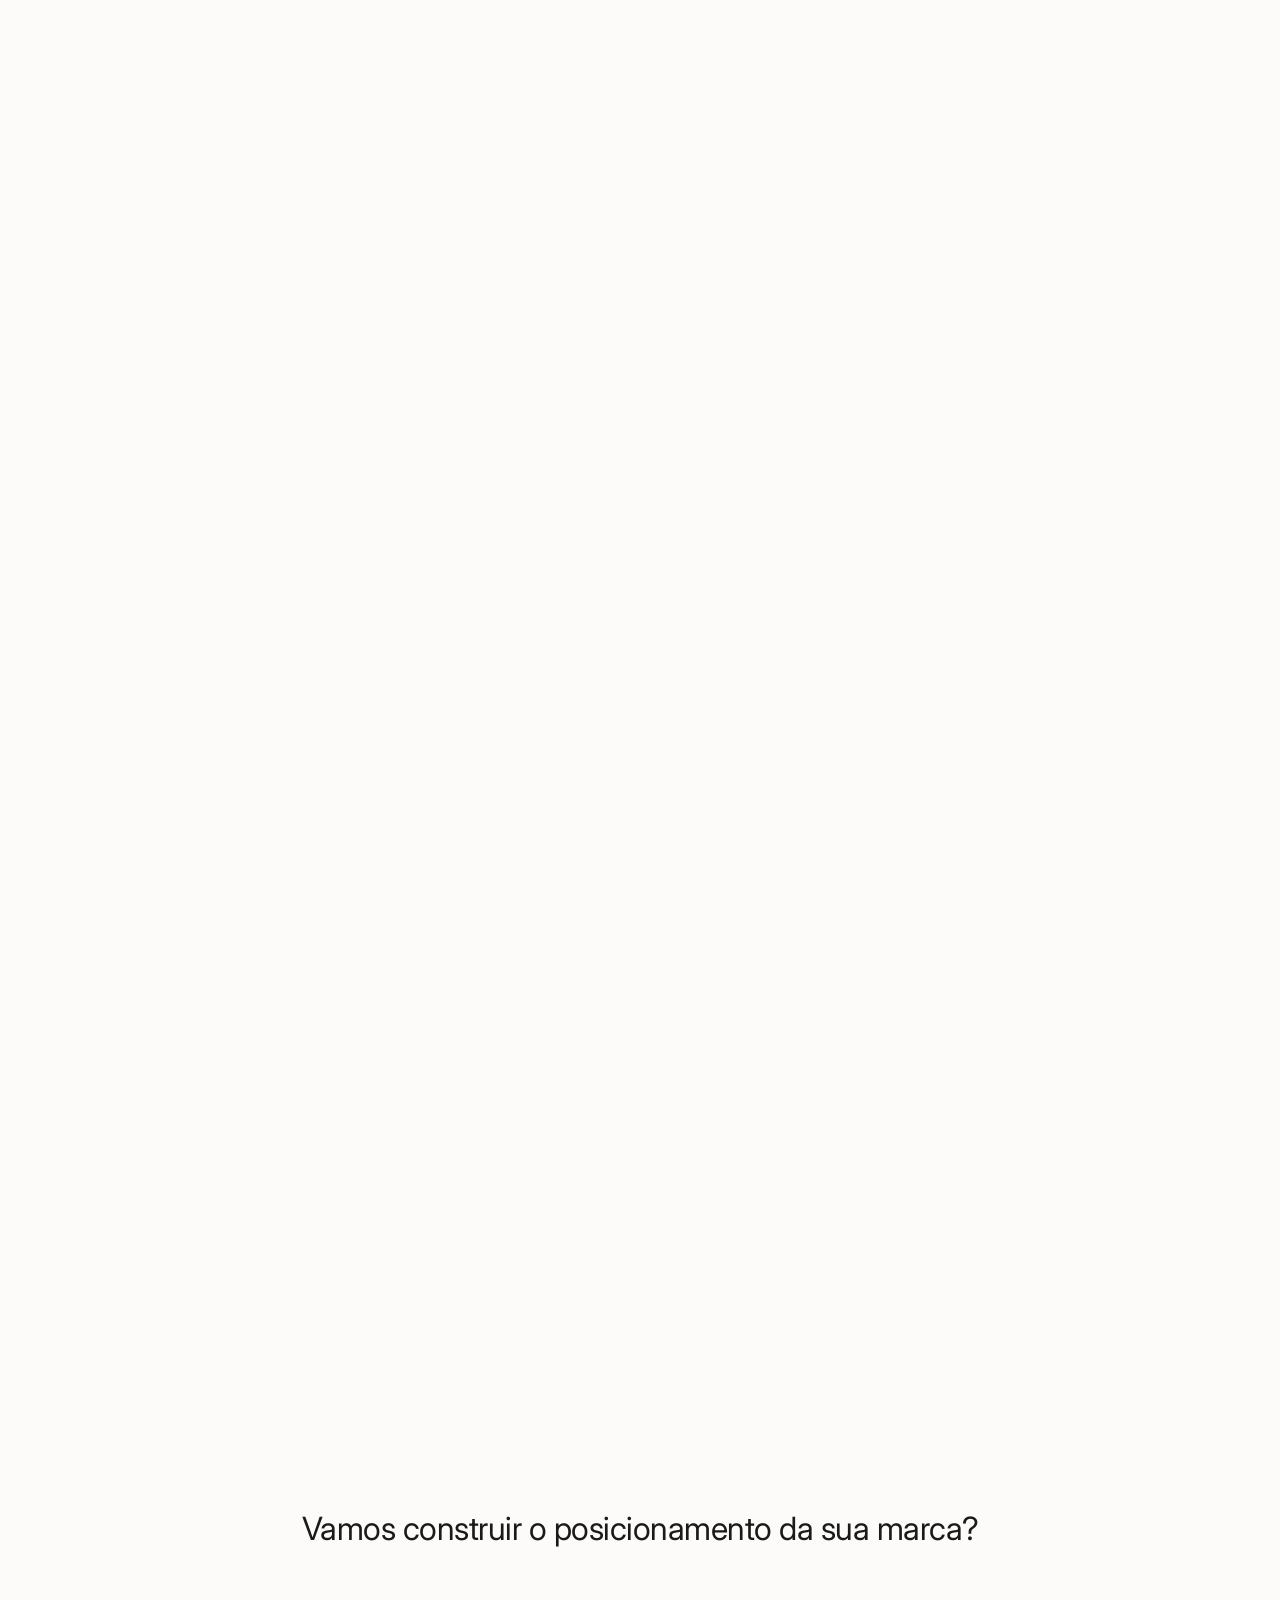
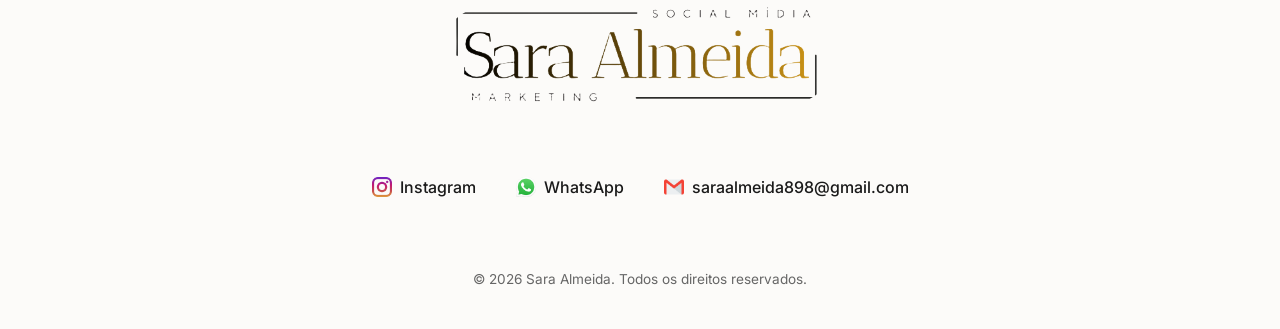
==== commit 71bc99c5: "Alterando layout" ====
--- a/index.html
+++ b/index.html
@@ -5,7 +5,7 @@
     <meta name="viewport" content="width=device-width, initial-scale=1.0" />
     <link rel="stylesheet" href="style2.css" />
     <title>Sara de Almeida | Social Media & Marketing Digital</title>
-    <link rel="icon" type="image/png" href="imagens/perfil-pagina.png" />
+    <link rel="icon" type="image/png" href="imagens/perfil-nav.PNG" />
     <link rel="stylesheet" href="https://maxcdn.bootstrapcdn.com/font-awesome/4.5.0/css/font-awesome.min.css" />
     <link rel="stylesheet" href="https://cdnjs.cloudflare.com/ajax/libs/font-awesome/6.4.2/css/all.min.css">
     <meta
@@ -21,7 +21,9 @@
     <!-- Navbar Minimalista -->
     <nav class="navbar">
       <div class="nav-container">
-        <a href="" class="nav-logo">Sara Almeida</a>
+        <a href="" class="nav-logo">
+          <img src="imagens/perfil-nav (3).png" alt="">
+        </a>
         <select name="navegacao" id="idnavegacao" onchange="navegar(this)">
           <option value="">Selecione uma opção...</option>
           <!-- Removemos o "href" que não existe aqui, deixamos apenas o value -->
@@ -62,6 +64,7 @@
     <!-- Cabeçalho Principal (Apresentação Intimista) -->
     <header class="hero-section">
       <div class="hero-text animate-fade">
+
         <h1>Sara Almeida</h1>
         <p class="hero-subtitle">Marketing Digital & Social Media</p>
       </div>
@@ -72,6 +75,7 @@
           class="profile-pic"
         />
       </div>
+      
     </header>
 
     <main class="container">
@@ -174,6 +178,89 @@
         </div>
       </section>
 
+      <section id="outros-servicos" class="section-padding">
+        <div class="container">
+          <div class="section-title center">
+            <span>Portfólio Criativo</span>
+            <h2>Outros Serviços</h2>
+          </div>
+
+          <div class="services-grid">
+            <!-- Card 1 -->
+            <div class="service-card animate-fade">
+              <div class="service-icon-wrapper">
+                <i class="fa-solid fa-palette"></i>
+              </div>
+              <h3>Artes Digitais</h3>
+              <p>
+                Criação de ilustrações, banners, materiais ricos e peças visuais
+                personalizadas para o seu negócio ou projeto.
+              </p>
+            </div>
+
+            <!-- Card 2 -->
+            <div class="service-card animate-fade">
+              <div class="service-icon-wrapper">
+                <i class="fa-solid fa-gift"></i>
+              </div>
+              <h3>Artes Comemorativas</h3>
+              <p>
+                Identidade visual e papelaria digital para eventos, datas
+                especiais, homenagens e celebrações marcantes.
+              </p>
+            </div>
+
+            <!-- Card 3 -->
+            <div class="service-card animate-fade">
+              <div class="service-icon-wrapper">
+                <i class="fas fa-envelope-open-text"></i>
+              </div>
+              <h3>Convites</h3>
+              <p>
+                Convites digitais e interativos para casamentos, aniversários,
+                formaturas e eventos corporativos.
+              </p>
+            </div>
+
+            <!-- Card 4 -->
+            <div class="service-card animate-fade">
+              <div class="service-icon-wrapper">
+                <i class="fas fa-pen-nib"></i>
+              </div>
+              <h3>Logo</h3>
+              <p>
+                Criação de logotipos exclusivos, modernos e profissionais que
+                traduzem a essência e o posicionamento da sua marca.
+              </p>
+            </div>
+
+            <!-- Card 5 -->
+            <div class="service-card animate-fade">
+              <div class="service-icon-wrapper">
+                <i class="fas fa-th-large"></i>
+              </div>
+              <h3>Posts</h3>
+              <p>
+                Design estratégico para redes sociais (carrosséis, posts
+                estáticos e templates) focados em engajamento.
+              </p>
+            </div>
+
+            <!-- Card 6 -->
+            <div class="service-card animate-fade">
+              <div class="service-icon-wrapper">
+                <i class="fas fa-video"></i>
+              </div>
+              <h3>Vídeos & Coberturas</h3>
+              <p>
+                Captação, edição de vídeos (Reels, TikToks, institucionais) e
+                cobertura audiovisual completa de eventos.
+              </p>
+            </div>
+          </div>
+        </div>
+      </section>
+
       <!-- Seção Carrossel (Portfólio) -->
       <section class="portfolio-section" id="portfolio">
         <div class="section-title center">
@@ -308,88 +395,7 @@
         </div>
       </section>
 
-      <section id="outros-servicos" class="section-padding">
-        <div class="container">
-          <div class="section-title center">
-            <span>Portfólio Criativo</span>
-            <h2>Outros Serviços</h2>
-          </div>
-
-          <div class="services-grid">
-            <!-- Card 1 -->
-            <div class="service-card animate-fade">
-              <div class="service-icon-wrapper">
-                <i class="fa-solid fa-palette"></i>
-              </div>
-              <h3>Artes Digitais</h3>
-              <p>
-                Criação de ilustrações, banners, materiais ricos e peças visuais
-                personalizadas para o seu negócio ou projeto.
-              </p>
-            </div>
-
-            <!-- Card 2 -->
-            <div class="service-card animate-fade">
-              <div class="service-icon-wrapper">
-                <i class="fa-solid fa-gift"></i>
-              </div>
-              <h3>Artes Comemorativas</h3>
-              <p>
-                Identidade visual e papelaria digital para eventos, datas
-                especiais, homenagens e celebrações marcantes.
-              </p>
-            </div>
-
-            <!-- Card 3 -->
-            <div class="service-card animate-fade">
-              <div class="service-icon-wrapper">
-                <i class="fas fa-envelope-open-text"></i>
-              </div>
-              <h3>Convites</h3>
-              <p>
-                Convites digitais e interativos para casamentos, aniversários,
-                formaturas e eventos corporativos.
-              </p>
-            </div>
-
-            <!-- Card 4 -->
-            <div class="service-card animate-fade">
-              <div class="service-icon-wrapper">
-                <i class="fas fa-pen-nib"></i>
-              </div>
-              <h3>Logo</h3>
-              <p>
-                Criação de logotipos exclusivos, modernos e profissionais que
-                traduzem a essência e o posicionamento da sua marca.
-              </p>
-            </div>
-
-            <!-- Card 5 -->
-            <div class="service-card animate-fade">
-              <div class="service-icon-wrapper">
-                <i class="fas fa-th-large"></i>
-              </div>
-              <h3>Posts</h3>
-              <p>
-                Design estratégico para redes sociais (carrosséis, posts
-                estáticos e templates) focados em engajamento.
-              </p>
-            </div>
-
-            <!-- Card 6 -->
-            <div class="service-card animate-fade">
-              <div class="service-icon-wrapper">
-                <i class="fas fa-video"></i>
-              </div>
-              <h3>Vídeos & Coberturas</h3>
-              <p>
-                Captação, edição de vídeos (Reels, TikToks, institucionais) e
-                cobertura audiovisual completa de eventos.
-              </p>
-            </div>
-          </div>
-        </div>
-      </section>
+      
       <!-- Seção Gráfico e Estratégia -->
       <section class="strategy-section animated fade">
         <div class="strategy-intro">
@@ -408,9 +414,16 @@
         </div>
       </section>
 
+      
+
       <!-- Rodapé de Contato -->
       <footer class="contact-footer" id="contact">
         <h3>Vamos construir o posicionamento da sua marca?</h3>
+
+        <div class="nav-footer">
+          <img src="imagens/perfil-nav (3).png" alt="">
+        </div>
+
         <div class="contact-links">
           <a
             href="https://www.instagram.com/saradealmeidaa/"
@@ -429,6 +442,8 @@
         <p class="copyright">
           &copy; 2026 Sara Almeida. Todos os direitos reservados.
         </p>
+
+        
       </footer>
     </main>
 
--- a/style2.css
+++ b/style2.css
@@ -29,6 +29,8 @@
   -webkit-font-smoothing: antialiased;
 }
 
+
+
 .container {
   max-width: 1140px;
   margin: 0 auto;
@@ -65,6 +67,10 @@
   text-transform: uppercase;
   color: var(--text-main);
   text-decoration: none;
+}
+.nav-logo img{
+  width: 85%;
+  height: 60px;
 }
 
 .navbar ul {
@@ -453,15 +459,29 @@
 
 /* --- FOOTER DE CONTATO --- */
 .contact-footer {
-  padding: 100px 0 40px 0;
-  text-align: center;
-}
-
+    display: flex;
+    flex-direction: column;  /* Empilha os elementos (Título, Foto, Links, Copyright) */
+    align-items: center;     /* Centraliza todo mundo horizontalmente */
+    justify-content: center; /* Centraliza verticalmente */
+    text-align: center;      /* Garante o texto do título e p centralizados */
+    gap: 12px;               /* <--- ESSA TAG CONTROLA A DISTÂNCIA: mude para 8px ou 10px se quiser AINDA mais junto */
+    padding: 40px 20px;
+}
+.nav-footer img{
+  position: relative;
+    bottom: 30px;
+    height: 160px;            /* Ajuste o tamanho da foto como preferir */
+    width: 100%;
+    border-radius: 50%;      /* Deixa a foto redondinha, se quiser */
+    display: block;
+
+}
 .contact-footer h3 {
   font-size: 2rem;
   font-weight: 400;
   margin-bottom: 40px;
   letter-spacing: -0.5px;
+  padding: 0;
 }
 
 .contact-links {
@@ -503,9 +523,6 @@
   outline: none;
   accent-color: #ff5722;
 }
-
-
-
 
 /* --- ANIMAÇÃO DE ROLAGEM SUAVE --- */
 section, .animate-fade {
@@ -563,6 +580,11 @@
 
 
 @media (max-width: 640px) {
+
+  .nav-footer img{
+    
+    height: 50px;
+  }
   select{
     display: flex;
   }
